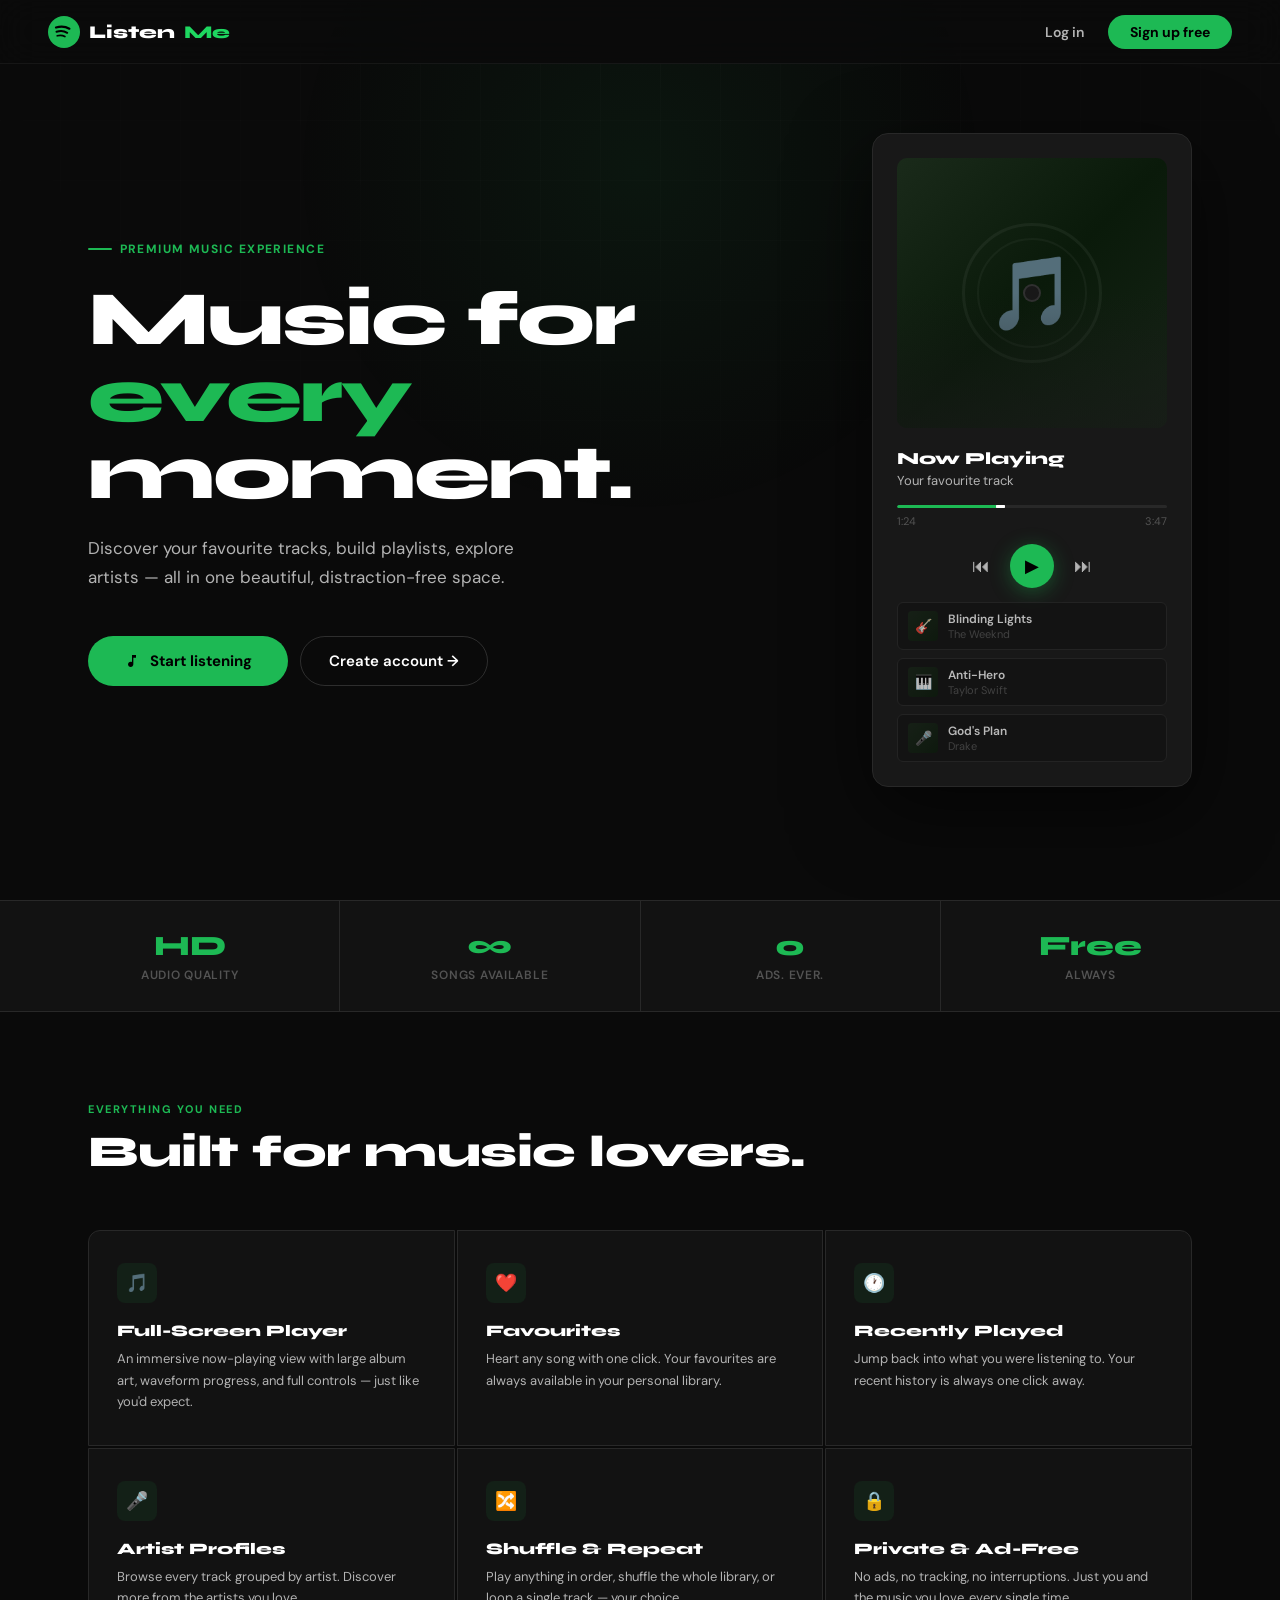
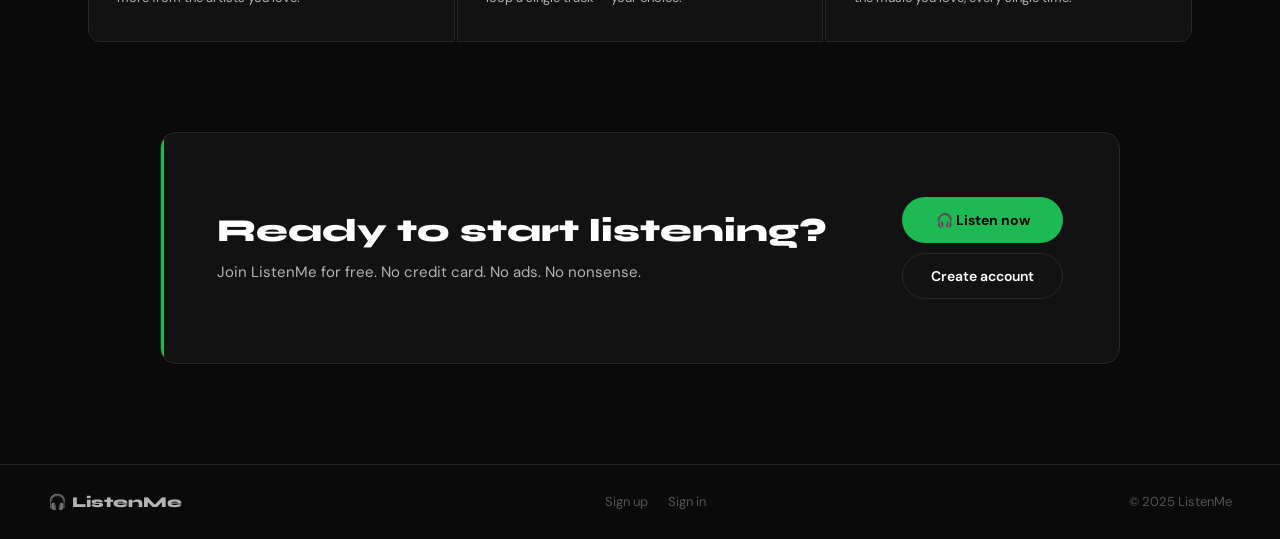
==== index.html @ 9f17af59 "pushing the codes" ====
<!DOCTYPE html>
<html lang="en">
<head>
  <meta charset="UTF-8"/>
  <meta name="viewport" content="width=device-width, initial-scale=1.0"/>
  <title>ListenMe — Music for everyone</title>
  <link rel="preconnect" href="https://fonts.googleapis.com"/>
  <link href="https://fonts.googleapis.com/css2?family=Syne:wght@700;800;900&family=DM+Sans:wght@300;400;500;600;700&display=swap" rel="stylesheet"/>
  <style>
    *, *::before, *::after { box-sizing: border-box; margin: 0; padding: 0; }
    :root {
      --bg:      #0a0a0a;
      --surface: #121212;
      --card:    #181818;
      --border:  #282828;
      --hover:   #282828;
      --primary: #1db954;
      --accent:  #1ed760;
      --text:    #ffffff;
      --text-2:  #b3b3b3;
      --muted:   #535353;
    }
    html { scroll-behavior: smooth; }
    body {
      background: var(--bg); color: var(--text);
      font-family: 'DM Sans', sans-serif;
      -webkit-font-smoothing: antialiased;
      overflow-x: hidden;
    }

    /* ── GRID LINES background (subtle) ── */
    body::before {
      content: '';
      position: fixed; inset: 0; z-index: 0; pointer-events: none;
      background-image:
        linear-gradient(rgba(255,255,255,0.015) 1px, transparent 1px),
        linear-gradient(90deg, rgba(255,255,255,0.015) 1px, transparent 1px);
      background-size: 60px 60px;
      mask-image: radial-gradient(ellipse 80% 80% at 50% 0%, black 0%, transparent 100%);
    }

    /* ── Green glow spot ── */
    .glow-spot {
      position: fixed; top: -180px; left: 50%; transform: translateX(-50%);
      width: 700px; height: 700px; border-radius: 50%; z-index: 0;
      pointer-events: none;
      background: radial-gradient(circle, rgba(29,185,84,0.07) 0%, transparent 70%);
    }

    /* ══ NAVBAR ══ */
    nav {
      position: fixed; top: 0; left: 0; right: 0; z-index: 100;
      height: 64px; display: flex; align-items: center; justify-content: space-between;
      padding: 0 48px;
      border-bottom: 1px solid rgba(255,255,255,0.05);
      background: rgba(10,10,10,0.9);
      backdrop-filter: blur(20px);
      opacity: 0; animation: navSlide 0.6s 0.1s ease forwards;
    }
    @keyframes navSlide { to { opacity: 1; } }

    .nav-logo {
      display: flex; align-items: center; gap: 9px;
      font-family: 'Syne', sans-serif; font-size: 18px; font-weight: 900;
      color: var(--text); text-decoration: none;
    }
    .nav-logo-dot {
      width: 32px; height: 32px; flex-shrink: 0;
    }
    .nav-logo span { color: var(--accent); }

    .nav-right { display: flex; align-items: center; gap: 10px; }
    .nav-link {
      color: var(--text-2); font-size: 14px; font-weight: 600;
      text-decoration: none; padding: 8px 14px; border-radius: 4px;
      transition: color 0.15s;
    }
    .nav-link:hover { color: var(--text); }
    .nav-btn {
      padding: 8px 22px; border-radius: 50px;
      font-size: 14px; font-weight: 700; cursor: pointer;
      text-decoration: none; transition: all 0.2s;
      font-family: 'DM Sans', sans-serif;
    }
    .nav-btn-ghost {
      background: transparent; color: var(--text);
      border: 1px solid rgba(255,255,255,0.15);
    }
    .nav-btn-ghost:hover { border-color: rgba(255,255,255,0.4); }
    .nav-btn-solid {
      background: var(--primary); color: #000; border: none;
    }
    .nav-btn-solid:hover { background: var(--accent); transform: scale(1.02); }

    /* ══ HERO ══ */
    .hero {
      position: relative; z-index: 10;
      min-height: 100vh;
      display: flex; align-items: center;
      padding: 100px 48px 80px;
      max-width: 1200px; margin: 0 auto;
      gap: 80px;
    }

    .hero-left { flex: 1; min-width: 0; }

    .hero-tag {
      display: inline-flex; align-items: center; gap: 8px;
      font-size: 12px; font-weight: 700; text-transform: uppercase;
      letter-spacing: 0.12em; color: var(--primary);
      margin-bottom: 24px;
      opacity: 0; animation: fadeUp 0.6s 0.3s ease forwards;
    }
    .hero-tag-line { width: 24px; height: 2px; background: var(--primary); border-radius: 2px; }

    .hero-title {
      font-family: 'Syne', sans-serif;
      font-size: clamp(48px, 6vw, 84px);
      font-weight: 900; line-height: 1.0;
      letter-spacing: -2px;
      margin-bottom: 22px;
      opacity: 0; animation: fadeUp 0.6s 0.4s ease forwards;
    }
    .hero-title em {
      font-style: normal;
      color: var(--primary);
    }

    .hero-sub {
      font-size: 17px; color: var(--text-2); line-height: 1.7;
      max-width: 460px; margin-bottom: 44px;
      opacity: 0; animation: fadeUp 0.6s 0.5s ease forwards;
    }

    .hero-actions {
      display: flex; gap: 12px; align-items: center; flex-wrap: wrap;
      opacity: 0; animation: fadeUp 0.6s 0.6s ease forwards;
    }
    .hero-btn-main {
      display: inline-flex; align-items: center; gap: 10px;
      padding: 15px 36px; border-radius: 50px;
      background: var(--primary); color: #000;
      font-family: 'DM Sans', sans-serif; font-size: 15px; font-weight: 700;
      text-decoration: none; transition: all 0.2s;
    }
    .hero-btn-main:hover { background: var(--accent); transform: scale(1.03); }
    .hero-btn-ghost {
      display: inline-flex; align-items: center; gap: 8px;
      padding: 14px 28px; border-radius: 50px;
      background: transparent; color: var(--text);
      border: 1px solid rgba(255,255,255,0.15);
      font-family: 'DM Sans', sans-serif; font-size: 15px; font-weight: 600;
      text-decoration: none; transition: all 0.2s;
    }
    .hero-btn-ghost:hover { border-color: rgba(255,255,255,0.4); }

    /* ── Right: mini player mockup ── */
    .hero-right {
      flex-shrink: 0; width: 320px;
      opacity: 0; animation: fadeLeft 0.7s 0.5s ease forwards;
    }
    @keyframes fadeLeft { from{opacity:0;transform:translateX(30px)} to{opacity:1;transform:translateX(0)} }

    .mockup-player {
      background: var(--card); border: 1px solid var(--border);
      border-radius: 16px; padding: 24px;
      box-shadow: 0 24px 80px rgba(0,0,0,0.6);
    }
    .mp-cover {
      width: 100%; aspect-ratio: 1; border-radius: 10px;
      background: linear-gradient(135deg, #1a2a1a, #0a1a0a, #162416);
      display: flex; align-items: center; justify-content: center;
      font-size: 72px; margin-bottom: 20px;
      position: relative; overflow: hidden;
    }
    .mp-cover::after {
      content: ''; position: absolute; inset: 0;
      background: linear-gradient(to top, rgba(24,24,24,0.6) 0%, transparent 50%);
    }
    .mp-vinyl {
      position: absolute; top: 50%; left: 50%;
      transform: translate(-50%,-50%);
      width: 140px; height: 140px; border-radius: 50%;
      border: 3px solid rgba(255,255,255,0.05);
      animation: vinylSpin 8s linear infinite;
    }
    .mp-vinyl::before {
      content: ''; position: absolute; inset: 12px; border-radius: 50%;
      border: 2px solid rgba(255,255,255,0.04);
    }
    .mp-vinyl-center {
      position: absolute; top: 50%; left: 50%;
      transform: translate(-50%,-50%);
      width: 18px; height: 18px; border-radius: 50%;
      background: var(--card); border: 2px solid rgba(255,255,255,0.1);
    }
    @keyframes vinylSpin { to { transform: translate(-50%,-50%) rotate(360deg); } }

    .mp-info { margin-bottom: 16px; }
    .mp-title  { font-family: 'Syne', sans-serif; font-size: 17px; font-weight: 800; margin-bottom: 3px; }
    .mp-artist { font-size: 13px; color: var(--text-2); }

    .mp-progress { margin-bottom: 16px; }
    .mp-bar { height: 3px; background: var(--border); border-radius: 3px; margin-bottom: 6px; overflow: hidden; }
    .mp-fill {
      height: 100%; width: 38%; background: var(--primary); border-radius: 3px;
      position: relative;
    }
    .mp-fill::after {
      content: ''; position: absolute; right: -5px; top: -3px;
      width: 9px; height: 9px; border-radius: 50%;
      background: var(--text);
    }
    .mp-times { display: flex; justify-content: space-between; font-size: 11px; color: var(--muted); }

    .mp-controls { display: flex; align-items: center; justify-content: center; gap: 20px; }
    .mp-ctrl { font-size: 18px; color: var(--text-2); cursor: default; }
    .mp-play {
      width: 44px; height: 44px; border-radius: 50%;
      background: var(--primary);
      display: flex; align-items: center; justify-content: center;
      font-size: 18px; color: #000;
      box-shadow: 0 4px 20px rgba(29,185,84,0.35);
    }

    /* ── Floating song pills ── */
    .mp-pills { display: flex; flex-direction: column; gap: 8px; margin-top: 14px; }
    .mp-pill {
      display: flex; align-items: center; gap: 10px;
      padding: 8px 10px; background: var(--surface);
      border: 1px solid var(--border); border-radius: 6px;
      opacity: 0; animation: pillIn 0.5s ease forwards;
    }
    .mp-pill:nth-child(1) { animation-delay: 0.9s; }
    .mp-pill:nth-child(2) { animation-delay: 1.1s; }
    .mp-pill:nth-child(3) { animation-delay: 1.3s; }
    @keyframes pillIn { from{opacity:0;transform:translateY(6px)} to{opacity:0.7;transform:translateY(0)} }
    .mp-pill-cover {
      width: 30px; height: 30px; border-radius: 4px;
      background: linear-gradient(135deg, #162416, #0a1a0a);
      display: flex; align-items: center; justify-content: center;
      font-size: 14px; flex-shrink: 0;
    }
    .mp-pill-name { font-size: 12px; font-weight: 600; }
    .mp-pill-artist { font-size: 11px; color: var(--muted); }

    /* ═══ STATS BAR ═══ */
    .stats-bar {
      position: relative; z-index: 10;
      border-top: 1px solid var(--border); border-bottom: 1px solid var(--border);
      background: var(--surface);
      overflow: hidden;
    }
    .stats-inner {
      display: flex; max-width: 1200px; margin: 0 auto;
    }
    .stat-item {
      flex: 1; padding: 28px 20px; text-align: center;
      border-right: 1px solid var(--border);
      opacity: 0; animation: statIn 0.5s ease forwards;
    }
    .stat-item:last-child { border-right: none; }
    .stat-item:nth-child(1) { animation-delay: 0.2s; }
    .stat-item:nth-child(2) { animation-delay: 0.3s; }
    .stat-item:nth-child(3) { animation-delay: 0.4s; }
    .stat-item:nth-child(4) { animation-delay: 0.5s; }
    @keyframes statIn { from{opacity:0;transform:translateY(8px)} to{opacity:1;transform:translateY(0)} }
    .stat-num { font-family: 'Syne', sans-serif; font-size: 28px; font-weight: 900; color: var(--primary); }
    .stat-label { font-size: 12px; color: var(--muted); margin-top: 4px; font-weight: 600; text-transform: uppercase; letter-spacing: 0.06em; }

    /* ═══ FEATURES ═══ */
    .features {
      position: relative; z-index: 10;
      max-width: 1200px; margin: 0 auto; padding: 90px 48px;
    }
    .section-label {
      font-size: 11px; font-weight: 700; text-transform: uppercase;
      letter-spacing: 0.14em; color: var(--primary); margin-bottom: 12px;
      opacity: 0;
    }
    .section-label.visible { animation: fadeUp 0.5s ease forwards; }
    .section-title {
      font-family: 'Syne', sans-serif;
      font-size: clamp(28px, 3.5vw, 44px); font-weight: 900;
      margin-bottom: 54px; letter-spacing: -0.5px; line-height: 1.1;
      opacity: 0;
    }
    .section-title.visible { animation: fadeUp 0.5s 0.1s ease forwards; }

    .feat-grid { display: grid; grid-template-columns: repeat(3,1fr); gap: 2px; }
    @media(max-width:900px) { .feat-grid { grid-template-columns: 1fr; } }
    @media(max-width:600px) { .feat-grid { grid-template-columns: 1fr; } }

    .feat-item {
      padding: 32px 28px; background: var(--surface);
      border: 1px solid var(--border);
      transition: background 0.2s; cursor: default;
      opacity: 0;
    }
    .feat-item:hover { background: var(--card); }
    .feat-item.visible { animation: fadeUp 0.5s ease forwards; }
    .feat-item:nth-child(1) { animation-delay: 0.0s; border-radius: 12px 0 0 0; }
    .feat-item:nth-child(2) { animation-delay: 0.08s; }
    .feat-item:nth-child(3) { animation-delay: 0.16s; border-radius: 0 12px 0 0; }
    .feat-item:nth-child(4) { animation-delay: 0.24s; border-radius: 0 0 0 12px; }
    .feat-item:nth-child(5) { animation-delay: 0.32s; }
    .feat-item:nth-child(6) { animation-delay: 0.40s; border-radius: 0 0 12px 0; }

    .feat-icon {
      width: 40px; height: 40px; border-radius: 8px;
      background: rgba(29,185,84,0.08);
      display: flex; align-items: center; justify-content: center;
      font-size: 18px; margin-bottom: 18px;
    }
    .feat-name { font-family: 'Syne', sans-serif; font-size: 16px; font-weight: 800; margin-bottom: 8px; }
    .feat-desc { font-size: 13px; color: var(--text-2); line-height: 1.65; }

    /* ═══ CTA SECTION ═══ */
    .cta-section {
      position: relative; z-index: 10;
      padding: 0 48px 100px;
    }
    .cta-box {
      max-width: 960px; margin: 0 auto;
      background: var(--surface); border: 1px solid var(--border);
      border-radius: 16px; padding: 64px 56px;
      display: flex; align-items: center; gap: 60px;
      position: relative; overflow: hidden;
      opacity: 0;
    }
    .cta-box.visible { animation: fadeUp 0.6s ease forwards; }
    .cta-box::before {
      content: ''; position: absolute; left: 0; top: 0; bottom: 0;
      width: 3px; background: var(--primary);
    }
    .cta-text { flex: 1; }
    .cta-title { font-family: 'Syne', sans-serif; font-size: clamp(22px, 2.5vw, 32px); font-weight: 900; margin-bottom: 10px; }
    .cta-desc  { font-size: 15px; color: var(--text-2); line-height: 1.6; }
    .cta-actions { flex-shrink: 0; display: flex; flex-direction: column; gap: 10px; }
    .cta-btn-main {
      display: inline-flex; align-items: center; justify-content: center; gap: 8px;
      padding: 14px 32px; border-radius: 50px;
      background: var(--primary); color: #000;
      font-family: 'DM Sans', sans-serif; font-size: 14px; font-weight: 700;
      text-decoration: none; transition: all 0.2s; white-space: nowrap;
    }
    .cta-btn-main:hover { background: var(--accent); transform: scale(1.02); }
    .cta-btn-ghost {
      display: inline-flex; align-items: center; justify-content: center;
      padding: 13px 28px; border-radius: 50px;
      background: transparent; color: var(--text);
      border: 1px solid var(--border);
      font-family: 'DM Sans', sans-serif; font-size: 14px; font-weight: 600;
      text-decoration: none; transition: all 0.2s; white-space: nowrap;
    }
    .cta-btn-ghost:hover { border-color: var(--text-2); }

    /* ═══ FOOTER ═══ */
    footer {
      position: relative; z-index: 10;
      border-top: 1px solid var(--border); padding: 28px 48px;
      display: flex; align-items: center; justify-content: space-between;
      color: var(--muted); font-size: 13px;
    }
    .footer-logo {
      font-family: 'Syne', sans-serif; font-size: 15px; font-weight: 900;
      color: var(--text-2); text-decoration: none;
    }
    footer a { color: var(--muted); text-decoration: none; transition: color 0.15s; }
    footer a:hover { color: var(--text); }

    @keyframes fadeUp { from{opacity:0;transform:translateY(14px)} to{opacity:1;transform:translateY(0)} }

    @media (max-width: 900px) {
      nav { padding: 0 20px; }
      .hero { flex-direction: column; padding: 90px 20px 60px; gap: 40px; }
      .hero-right { width: 100%; max-width: 360px; margin: 0 auto; }
      .features { padding: 60px 20px; }
      .cta-section { padding: 0 20px 60px; }
      .cta-box { flex-direction: column; gap: 32px; padding: 40px 28px; }
      footer { padding: 24px 20px; flex-direction: column; gap: 8px; text-align: center; }
    }
    @media (max-width: 600px) {
      .stats-inner { flex-wrap: wrap; }
      .stat-item { flex: 1 1 50%; border-right: none; border-bottom: 1px solid var(--border); }
    }
  </style>
</head>
<body>

<div class="glow-spot"></div>

<!-- NAVBAR -->
<nav>
  <a href="index.html" class="nav-logo">
    <div class="nav-logo-dot">
      <svg viewBox="0 0 32 32" width="32" height="32" fill="none">
        <circle cx="16" cy="16" r="16" fill="#1db954"/>
        <path d="M8 11.5c4.5-1.4 9.5-1.1 13.4 1.2" stroke="#000" stroke-width="2.2" stroke-linecap="round"/>
        <path d="M8.5 15.8c3.8-1.1 7.7-.8 10.7 1.0" stroke="#000" stroke-width="2.0" stroke-linecap="round"/>
        <path d="M9.2 19.8c2.8-.8 5.5-.5 7.7 0.7" stroke="#000" stroke-width="1.7" stroke-linecap="round"/>
      </svg>
    </div>
    Listen<span>Me</span>
  </a>
  <div class="nav-right">
    <a href="login.html"  class="nav-link">Log in</a>
    <a href="signup.html" class="nav-btn nav-btn-solid">Sign up free</a>
  </div>
</nav>

<!-- HERO -->
<section class="hero">
  <div class="hero-left">
    <div class="hero-tag">
      <span class="hero-tag-line"></span>
      Premium music experience
    </div>
    <h1 class="hero-title">
      Music for<br/><em>every</em><br/>moment.
    </h1>
    <p class="hero-sub">
      Discover your favourite tracks, build playlists, explore artists — all in one beautiful, distraction-free space.
    </p>
    <div class="hero-actions">
      <a href="login.html" class="hero-btn-main">
        <svg width="16" height="16" viewBox="0 0 24 24" fill="currentColor"><path d="M12 3v10.55c-.59-.34-1.27-.55-2-.55-2.21 0-4 1.79-4 4s1.79 4 4 4 4-1.79 4-4V7h4V3h-6z"/></svg>
        Start listening
      </a>
      <a href="signup.html" class="hero-btn-ghost">
        Create account →
      </a>
    </div>
  </div>

  <!-- Mini player mockup -->
  <div class="hero-right">
    <div class="mockup-player">
      <div class="mp-cover">
        🎵
        <div class="mp-vinyl">
          <div class="mp-vinyl-center"></div>
        </div>
      </div>

      <div class="mp-info">
        <div class="mp-title">Now Playing</div>
        <div class="mp-artist">Your favourite track</div>
      </div>

      <div class="mp-progress">
        <div class="mp-bar"><div class="mp-fill"></div></div>
        <div class="mp-times"><span>1:24</span><span>3:47</span></div>
      </div>

      <div class="mp-controls">
        <div class="mp-ctrl">⏮</div>
        <div class="mp-play">▶</div>
        <div class="mp-ctrl">⏭</div>
      </div>

      <div class="mp-pills">
        <div class="mp-pill">
          <div class="mp-pill-cover">🎸</div>
          <div>
            <div class="mp-pill-name">Blinding Lights</div>
            <div class="mp-pill-artist">The Weeknd</div>
          </div>
        </div>
        <div class="mp-pill">
          <div class="mp-pill-cover">🎹</div>
          <div>
            <div class="mp-pill-name">Anti-Hero</div>
            <div class="mp-pill-artist">Taylor Swift</div>
          </div>
        </div>
        <div class="mp-pill">
          <div class="mp-pill-cover">🎤</div>
          <div>
            <div class="mp-pill-name">God's Plan</div>
            <div class="mp-pill-artist">Drake</div>
          </div>
        </div>
      </div>
    </div>
  </div>
</section>

<!-- STATS BAR -->
<div class="stats-bar">
  <div class="stats-inner">
    <div class="stat-item">
      <div class="stat-num">HD</div>
      <div class="stat-label">Audio Quality</div>
    </div>
    <div class="stat-item">
      <div class="stat-num">∞</div>
      <div class="stat-label">Songs Available</div>
    </div>
    <div class="stat-item">
      <div class="stat-num">0</div>
      <div class="stat-label">Ads. Ever.</div>
    </div>
    <div class="stat-item">
      <div class="stat-num">Free</div>
      <div class="stat-label">Always</div>
    </div>
  </div>
</div>

<!-- FEATURES -->
<section class="features" id="features">
  <div class="section-label">Everything you need</div>
  <div class="section-title">Built for music lovers.</div>
  <div class="feat-grid">
    <div class="feat-item">
      <div class="feat-icon">🎵</div>
      <div class="feat-name">Full-Screen Player</div>
      <div class="feat-desc">An immersive now-playing view with large album art, waveform progress, and full controls — just like you'd expect.</div>
    </div>
    <div class="feat-item">
      <div class="feat-icon">❤️</div>
      <div class="feat-name">Favourites</div>
      <div class="feat-desc">Heart any song with one click. Your favourites are always available in your personal library.</div>
    </div>
    <div class="feat-item">
      <div class="feat-icon">🕐</div>
      <div class="feat-name">Recently Played</div>
      <div class="feat-desc">Jump back into what you were listening to. Your recent history is always one click away.</div>
    </div>
    <div class="feat-item">
      <div class="feat-icon">🎤</div>
      <div class="feat-name">Artist Profiles</div>
      <div class="feat-desc">Browse every track grouped by artist. Discover more from the artists you love.</div>
    </div>
    <div class="feat-item">
      <div class="feat-icon">🔀</div>
      <div class="feat-name">Shuffle & Repeat</div>
      <div class="feat-desc">Play anything in order, shuffle the whole library, or loop a single track — your choice.</div>
    </div>
    <div class="feat-item">
      <div class="feat-icon">🔒</div>
      <div class="feat-name">Private & Ad-Free</div>
      <div class="feat-desc">No ads, no tracking, no interruptions. Just you and the music you love, every single time.</div>
    </div>
  </div>
</section>

<!-- CTA SECTION -->
<section class="cta-section">
  <div class="cta-box" id="ctaBox">
    <div class="cta-text">
      <div class="cta-title">Ready to start listening?</div>
      <div class="cta-desc">Join ListenMe for free. No credit card. No ads. No nonsense.</div>
    </div>
    <div class="cta-actions">
      <a href="login.html" class="cta-btn-main">
        🎧 Listen now
      </a>
      <a href="signup.html" class="cta-btn-ghost">
        Create account
      </a>
    </div>
  </div>
</section>

<!-- FOOTER -->
<footer>
  <a class="footer-logo" href="index.html">🎧 ListenMe</a>
  <div style="display:flex;gap:20px;">
    <a href="signup.html">Sign up</a>
    <a href="login.html">Sign in</a>
  </div>
  <div>© 2025 ListenMe</div>
</footer>

<script>
  // Redirect if already logged in
  if (localStorage.getItem('token')) {
    document.querySelector('.nav-right').innerHTML =
      '<a href="play.html" class="nav-btn nav-btn-solid">Open App →</a>';
  }

  // Scroll-triggered animations
  const observer = new IntersectionObserver(entries => {
    entries.forEach(e => {
      if (e.isIntersecting) {
        e.target.classList.add('visible');
        observer.unobserve(e.target);
      }
    });
  }, { threshold: 0.15 });

  document.querySelectorAll('.section-label, .section-title, .feat-item, .cta-box').forEach(el => {
    observer.observe(el);
  });

  // Animated vinyl spin controls (pauses if user prefers reduced motion)
  if (window.matchMedia('(prefers-reduced-motion: reduce)').matches) {
    document.querySelector('.mp-vinyl')?.style.setProperty('animation', 'none');
  }
</script>
</body>
</html>
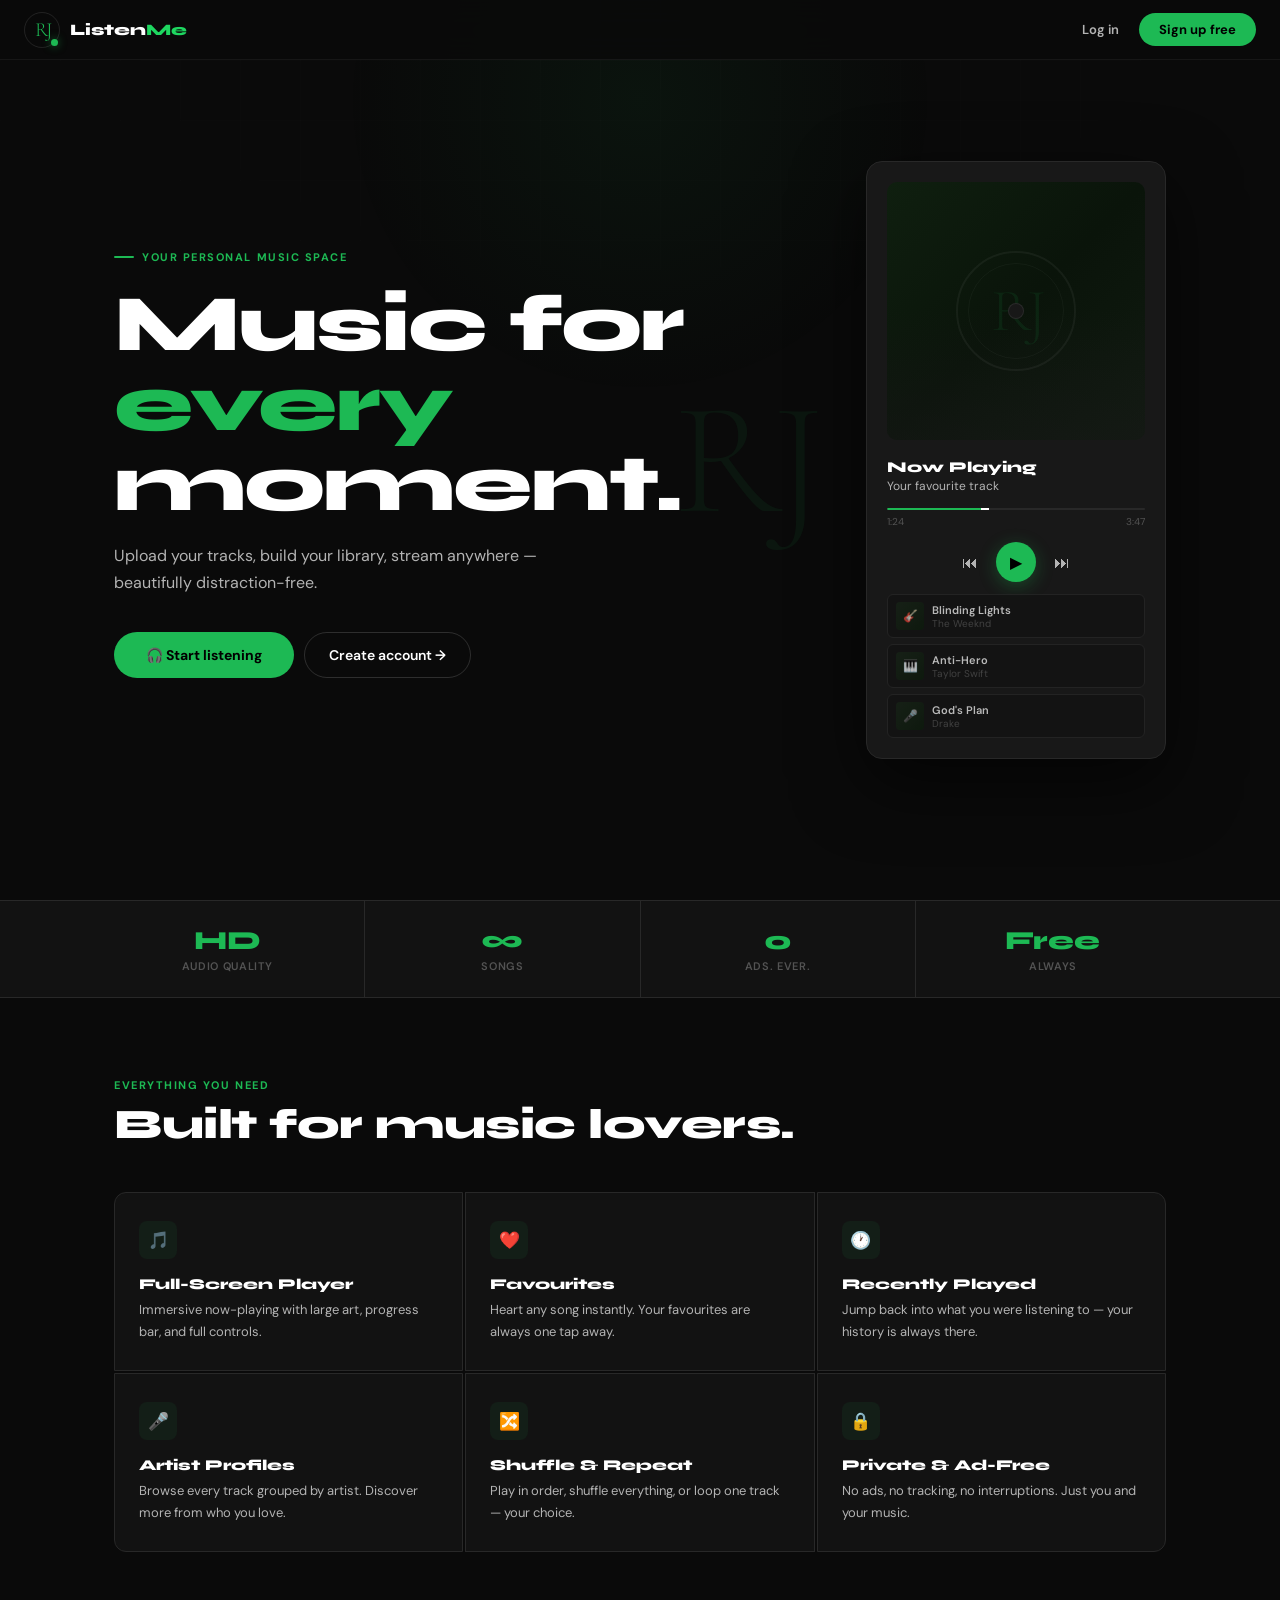
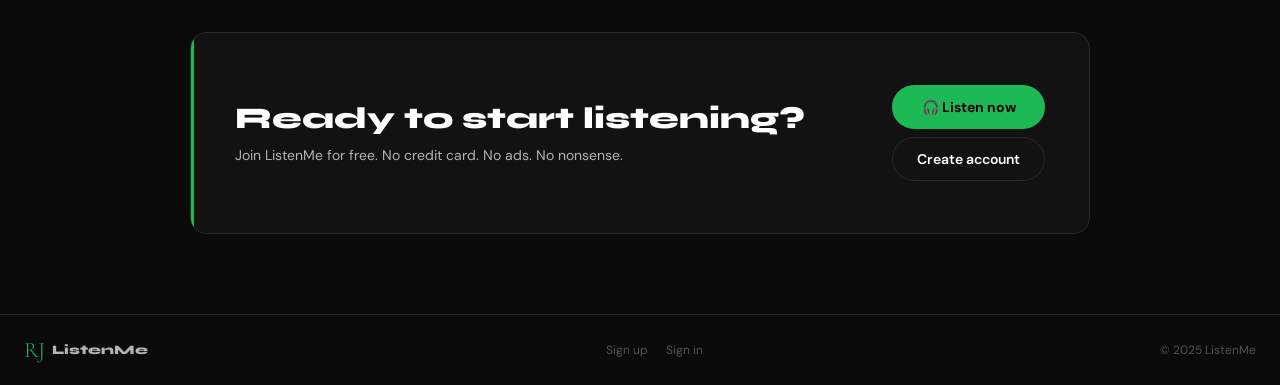
==== commit 80b89834: "code changes of play.html" ====
--- a/index.html
+++ b/index.html
@@ -4,8 +4,7 @@
   <meta charset="UTF-8"/>
   <meta name="viewport" content="width=device-width, initial-scale=1.0"/>
   <title>ListenMe — Music for everyone</title>
-  <link rel="preconnect" href="https://fonts.googleapis.com"/>
-  <link href="https://fonts.googleapis.com/css2?family=Syne:wght@700;800;900&family=DM+Sans:wght@300;400;500;600;700&display=swap" rel="stylesheet"/>
+  <link href="https://fonts.googleapis.com/css2?family=Cormorant+Garamond:ital,wght@0,300;0,400;1,300&family=Syne:wght@700;800;900&family=DM+Sans:wght@300;400;500;600;700&display=swap" rel="stylesheet"/>
   <style>
     *, *::before, *::after { box-sizing: border-box; margin: 0; padding: 0; }
     :root {
@@ -28,67 +27,80 @@
       overflow-x: hidden;
     }
 
-    /* ── GRID LINES background (subtle) ── */
+    /* Grid background */
     body::before {
       content: '';
       position: fixed; inset: 0; z-index: 0; pointer-events: none;
       background-image:
-        linear-gradient(rgba(255,255,255,0.015) 1px, transparent 1px),
-        linear-gradient(90deg, rgba(255,255,255,0.015) 1px, transparent 1px);
+        linear-gradient(rgba(255,255,255,0.012) 1px, transparent 1px),
+        linear-gradient(90deg, rgba(255,255,255,0.012) 1px, transparent 1px);
       background-size: 60px 60px;
-      mask-image: radial-gradient(ellipse 80% 80% at 50% 0%, black 0%, transparent 100%);
-    }
-
-    /* ── Green glow spot ── */
+      mask-image: radial-gradient(ellipse 80% 60% at 50% 0%, black 0%, transparent 100%);
+    }
     .glow-spot {
-      position: fixed; top: -180px; left: 50%; transform: translateX(-50%);
-      width: 700px; height: 700px; border-radius: 50%; z-index: 0;
+      position: fixed; top: -200px; left: 50%; transform: translateX(-50%);
+      width: 600px; height: 600px; border-radius: 50%; z-index: 0;
       pointer-events: none;
-      background: radial-gradient(circle, rgba(29,185,84,0.07) 0%, transparent 70%);
+      background: radial-gradient(circle, rgba(29,185,84,0.06) 0%, transparent 70%);
     }
 
     /* ══ NAVBAR ══ */
     nav {
       position: fixed; top: 0; left: 0; right: 0; z-index: 100;
-      height: 64px; display: flex; align-items: center; justify-content: space-between;
-      padding: 0 48px;
+      height: 60px; display: flex; align-items: center; justify-content: space-between;
+      padding: 0 24px;
       border-bottom: 1px solid rgba(255,255,255,0.05);
-      background: rgba(10,10,10,0.9);
+      background: rgba(10,10,10,0.92);
       backdrop-filter: blur(20px);
-      opacity: 0; animation: navSlide 0.6s 0.1s ease forwards;
-    }
-    @keyframes navSlide { to { opacity: 1; } }
-
+      opacity: 0; animation: navIn 0.5s 0.1s ease forwards;
+    }
+    @keyframes navIn { to { opacity:1; } }
+
+    /* RJ Logo in nav */
     .nav-logo {
-      display: flex; align-items: center; gap: 9px;
-      font-family: 'Syne', sans-serif; font-size: 18px; font-weight: 900;
-      color: var(--text); text-decoration: none;
-    }
-    .nav-logo-dot {
-      width: 32px; height: 32px; flex-shrink: 0;
-    }
-    .nav-logo span { color: var(--accent); }
-
-    .nav-right { display: flex; align-items: center; gap: 10px; }
+      display: flex; align-items: center; gap: 10px;
+      text-decoration: none; color: var(--text);
+    }
+    .jr-logo-sm {
+      position: relative; width: 36px; height: 36px; flex-shrink: 0;
+      display: flex; align-items: center; justify-content: center;
+    }
+    .jr-logo-sm::before {
+      content: ''; position: absolute; inset: 0; border-radius: 50%;
+      border: 1px solid rgba(255,255,255,0.1);
+    }
+    .jr-logo-sm .jr-text {
+      font-family: 'Cormorant Garamond', serif;
+      font-weight: 300; font-size: 20px; color: #1db954;
+      letter-spacing: -2px; line-height: 1;
+    }
+    .jr-logo-sm .jr-green-dot {
+      position: absolute; bottom: 2px; right: 2px;
+      width: 7px; height: 7px; border-radius: 50%;
+      background: var(--primary);
+      box-shadow: 0 0 8px rgba(29,185,84,0.6);
+    }
+    .nav-brand {
+      font-family: 'Syne', sans-serif; font-size: 16px; font-weight: 900;
+      color: var(--text);
+    }
+    .nav-brand em { font-style: normal; color: var(--accent); }
+
+    .nav-right { display: flex; align-items: center; gap: 8px; }
     .nav-link {
-      color: var(--text-2); font-size: 14px; font-weight: 600;
-      text-decoration: none; padding: 8px 14px; border-radius: 4px;
+      color: var(--text-2); font-size: 13px; font-weight: 600;
+      text-decoration: none; padding: 7px 12px; border-radius: 4px;
       transition: color 0.15s;
     }
     .nav-link:hover { color: var(--text); }
     .nav-btn {
-      padding: 8px 22px; border-radius: 50px;
-      font-size: 14px; font-weight: 700; cursor: pointer;
+      padding: 8px 20px; border-radius: 50px;
+      font-size: 13px; font-weight: 700; cursor: pointer;
       text-decoration: none; transition: all 0.2s;
-      font-family: 'DM Sans', sans-serif;
-    }
-    .nav-btn-ghost {
-      background: transparent; color: var(--text);
-      border: 1px solid rgba(255,255,255,0.15);
-    }
-    .nav-btn-ghost:hover { border-color: rgba(255,255,255,0.4); }
+      font-family: 'DM Sans', sans-serif; border: none;
+    }
     .nav-btn-solid {
-      background: var(--primary); color: #000; border: none;
+      background: var(--primary); color: #000;
     }
     .nav-btn-solid:hover { background: var(--accent); transform: scale(1.02); }
 
@@ -97,292 +109,323 @@
       position: relative; z-index: 10;
       min-height: 100vh;
       display: flex; align-items: center;
-      padding: 100px 48px 80px;
-      max-width: 1200px; margin: 0 auto;
-      gap: 80px;
-    }
-
+      padding: 80px 24px 60px;
+      max-width: 1100px; margin: 0 auto;
+      gap: 60px;
+    }
     .hero-left { flex: 1; min-width: 0; }
 
     .hero-tag {
       display: inline-flex; align-items: center; gap: 8px;
-      font-size: 12px; font-weight: 700; text-transform: uppercase;
-      letter-spacing: 0.12em; color: var(--primary);
-      margin-bottom: 24px;
+      font-size: 11px; font-weight: 700; text-transform: uppercase;
+      letter-spacing: 0.14em; color: var(--primary); margin-bottom: 20px;
       opacity: 0; animation: fadeUp 0.6s 0.3s ease forwards;
     }
-    .hero-tag-line { width: 24px; height: 2px; background: var(--primary); border-radius: 2px; }
+    .hero-tag-line { width: 20px; height: 2px; background: var(--primary); border-radius: 2px; }
 
     .hero-title {
       font-family: 'Syne', sans-serif;
-      font-size: clamp(48px, 6vw, 84px);
+      font-size: clamp(42px, 7vw, 80px);
       font-weight: 900; line-height: 1.0;
-      letter-spacing: -2px;
-      margin-bottom: 22px;
+      letter-spacing: -2px; margin-bottom: 18px;
       opacity: 0; animation: fadeUp 0.6s 0.4s ease forwards;
     }
-    .hero-title em {
-      font-style: normal;
-      color: var(--primary);
+    .hero-title em { font-style: normal; color: var(--primary); }
+
+    /* Big RJ in hero background */
+    .hero-title .big-jr {
+      display: block; font-family: 'Cormorant Garamond', serif;
+      font-weight: 300; font-size: clamp(56px, 9vw, 110px);
+      color: rgba(29,185,84,0.1); letter-spacing: -4px;
+      position: absolute; top: 50%; right: 24px;
+      transform: translateY(-50%);
+      pointer-events: none; user-select: none;
+      z-index: -1;
     }
 
     .hero-sub {
-      font-size: 17px; color: var(--text-2); line-height: 1.7;
-      max-width: 460px; margin-bottom: 44px;
+      font-size: 16px; color: var(--text-2); line-height: 1.7;
+      max-width: 440px; margin-bottom: 36px;
       opacity: 0; animation: fadeUp 0.6s 0.5s ease forwards;
     }
-
     .hero-actions {
-      display: flex; gap: 12px; align-items: center; flex-wrap: wrap;
+      display: flex; gap: 10px; flex-wrap: wrap;
       opacity: 0; animation: fadeUp 0.6s 0.6s ease forwards;
     }
     .hero-btn-main {
-      display: inline-flex; align-items: center; gap: 10px;
-      padding: 15px 36px; border-radius: 50px;
+      display: inline-flex; align-items: center; gap: 8px;
+      padding: 14px 32px; border-radius: 50px;
       background: var(--primary); color: #000;
-      font-family: 'DM Sans', sans-serif; font-size: 15px; font-weight: 700;
+      font-family: 'DM Sans', sans-serif; font-size: 14px; font-weight: 700;
       text-decoration: none; transition: all 0.2s;
     }
     .hero-btn-main:hover { background: var(--accent); transform: scale(1.03); }
     .hero-btn-ghost {
-      display: inline-flex; align-items: center; gap: 8px;
-      padding: 14px 28px; border-radius: 50px;
+      display: inline-flex; align-items: center; gap: 6px;
+      padding: 13px 24px; border-radius: 50px;
       background: transparent; color: var(--text);
       border: 1px solid rgba(255,255,255,0.15);
-      font-family: 'DM Sans', sans-serif; font-size: 15px; font-weight: 600;
+      font-family: 'DM Sans', sans-serif; font-size: 14px; font-weight: 600;
       text-decoration: none; transition: all 0.2s;
     }
     .hero-btn-ghost:hover { border-color: rgba(255,255,255,0.4); }
 
-    /* ── Right: mini player mockup ── */
+    /* ── Mini player mockup ── */
     .hero-right {
-      flex-shrink: 0; width: 320px;
+      flex-shrink: 0; width: 300px;
       opacity: 0; animation: fadeLeft 0.7s 0.5s ease forwards;
     }
-    @keyframes fadeLeft { from{opacity:0;transform:translateX(30px)} to{opacity:1;transform:translateX(0)} }
+    @keyframes fadeLeft { from{opacity:0;transform:translateX(28px)} to{opacity:1;transform:translateX(0)} }
 
     .mockup-player {
       background: var(--card); border: 1px solid var(--border);
-      border-radius: 16px; padding: 24px;
-      box-shadow: 0 24px 80px rgba(0,0,0,0.6);
+      border-radius: 16px; padding: 20px;
+      box-shadow: 0 24px 70px rgba(0,0,0,0.6);
     }
     .mp-cover {
       width: 100%; aspect-ratio: 1; border-radius: 10px;
-      background: linear-gradient(135deg, #1a2a1a, #0a1a0a, #162416);
+      background: linear-gradient(135deg, #0f1f0f, #0a140a, #101a10);
       display: flex; align-items: center; justify-content: center;
-      font-size: 72px; margin-bottom: 20px;
+      font-size: 64px; margin-bottom: 18px;
       position: relative; overflow: hidden;
     }
     .mp-cover::after {
       content: ''; position: absolute; inset: 0;
-      background: linear-gradient(to top, rgba(24,24,24,0.6) 0%, transparent 50%);
+      background: linear-gradient(to top, rgba(24,24,24,0.5) 0%, transparent 50%);
+    }
+    /* RJ watermark on player cover */
+    .mp-cover-jr {
+      position: absolute; top: 50%; left: 50%;
+      transform: translate(-50%,-50%);
+      font-family: 'Cormorant Garamond', serif;
+      font-weight: 300; font-size: 60px; color: rgba(29,185,84,0.1);
+      letter-spacing: -4px; z-index: 1; user-select: none;
     }
     .mp-vinyl {
       position: absolute; top: 50%; left: 50%;
       transform: translate(-50%,-50%);
-      width: 140px; height: 140px; border-radius: 50%;
-      border: 3px solid rgba(255,255,255,0.05);
-      animation: vinylSpin 8s linear infinite;
+      width: 120px; height: 120px; border-radius: 50%;
+      border: 2px solid rgba(255,255,255,0.05);
+      animation: vinylSpin 8s linear infinite; z-index: 2;
     }
     .mp-vinyl::before {
-      content: ''; position: absolute; inset: 12px; border-radius: 50%;
-      border: 2px solid rgba(255,255,255,0.04);
+      content: ''; position: absolute; inset: 10px; border-radius: 50%;
+      border: 1.5px solid rgba(255,255,255,0.04);
     }
     .mp-vinyl-center {
       position: absolute; top: 50%; left: 50%;
       transform: translate(-50%,-50%);
-      width: 18px; height: 18px; border-radius: 50%;
-      background: var(--card); border: 2px solid rgba(255,255,255,0.1);
+      width: 16px; height: 16px; border-radius: 50%;
+      background: var(--card); border: 1.5px solid rgba(255,255,255,0.08);
     }
     @keyframes vinylSpin { to { transform: translate(-50%,-50%) rotate(360deg); } }
 
-    .mp-info { margin-bottom: 16px; }
-    .mp-title  { font-family: 'Syne', sans-serif; font-size: 17px; font-weight: 800; margin-bottom: 3px; }
-    .mp-artist { font-size: 13px; color: var(--text-2); }
-
-    .mp-progress { margin-bottom: 16px; }
-    .mp-bar { height: 3px; background: var(--border); border-radius: 3px; margin-bottom: 6px; overflow: hidden; }
+    .mp-info { margin-bottom: 14px; }
+    .mp-title  { font-family: 'Syne', sans-serif; font-size: 15px; font-weight: 800; margin-bottom: 2px; }
+    .mp-artist { font-size: 12px; color: var(--text-2); }
+    .mp-bar { height: 2px; background: var(--border); border-radius: 2px; margin-bottom: 5px; overflow: hidden; }
     .mp-fill {
-      height: 100%; width: 38%; background: var(--primary); border-radius: 3px;
+      height: 100%; width: 38%; background: var(--primary); border-radius: 2px;
       position: relative;
     }
     .mp-fill::after {
-      content: ''; position: absolute; right: -5px; top: -3px;
-      width: 9px; height: 9px; border-radius: 50%;
-      background: var(--text);
-    }
-    .mp-times { display: flex; justify-content: space-between; font-size: 11px; color: var(--muted); }
-
-    .mp-controls { display: flex; align-items: center; justify-content: center; gap: 20px; }
-    .mp-ctrl { font-size: 18px; color: var(--text-2); cursor: default; }
+      content: ''; position: absolute; right: -4px; top: -3px;
+      width: 8px; height: 8px; border-radius: 50%; background: var(--text);
+    }
+    .mp-times { display: flex; justify-content: space-between; font-size: 10px; color: var(--muted); margin-bottom: 14px; }
+    .mp-controls { display: flex; align-items: center; justify-content: center; gap: 18px; }
+    .mp-ctrl { font-size: 16px; color: var(--text-2); }
     .mp-play {
-      width: 44px; height: 44px; border-radius: 50%;
+      width: 40px; height: 40px; border-radius: 50%;
       background: var(--primary);
       display: flex; align-items: center; justify-content: center;
-      font-size: 18px; color: #000;
-      box-shadow: 0 4px 20px rgba(29,185,84,0.35);
-    }
-
-    /* ── Floating song pills ── */
-    .mp-pills { display: flex; flex-direction: column; gap: 8px; margin-top: 14px; }
+      font-size: 16px; color: #000;
+      box-shadow: 0 4px 18px rgba(29,185,84,0.3);
+    }
+    .mp-pills { display: flex; flex-direction: column; gap: 6px; margin-top: 12px; }
     .mp-pill {
-      display: flex; align-items: center; gap: 10px;
-      padding: 8px 10px; background: var(--surface);
+      display: flex; align-items: center; gap: 8px;
+      padding: 7px 8px; background: var(--surface);
       border: 1px solid var(--border); border-radius: 6px;
       opacity: 0; animation: pillIn 0.5s ease forwards;
     }
     .mp-pill:nth-child(1) { animation-delay: 0.9s; }
     .mp-pill:nth-child(2) { animation-delay: 1.1s; }
     .mp-pill:nth-child(3) { animation-delay: 1.3s; }
-    @keyframes pillIn { from{opacity:0;transform:translateY(6px)} to{opacity:0.7;transform:translateY(0)} }
+    @keyframes pillIn { from{opacity:0;transform:translateY(4px)} to{opacity:0.7;transform:translateY(0)} }
     .mp-pill-cover {
-      width: 30px; height: 30px; border-radius: 4px;
+      width: 28px; height: 28px; border-radius: 4px;
       background: linear-gradient(135deg, #162416, #0a1a0a);
       display: flex; align-items: center; justify-content: center;
-      font-size: 14px; flex-shrink: 0;
-    }
-    .mp-pill-name { font-size: 12px; font-weight: 600; }
-    .mp-pill-artist { font-size: 11px; color: var(--muted); }
-
-    /* ═══ STATS BAR ═══ */
+      font-size: 12px; flex-shrink: 0;
+    }
+    .mp-pill-name   { font-size: 11px; font-weight: 600; }
+    .mp-pill-artist { font-size: 10px; color: var(--muted); }
+
+    /* ═══ STATS ═══ */
     .stats-bar {
       position: relative; z-index: 10;
-      border-top: 1px solid var(--border); border-bottom: 1px solid var(--border);
+      border-top: 1px solid var(--border);
+      border-bottom: 1px solid var(--border);
       background: var(--surface);
-      overflow: hidden;
-    }
-    .stats-inner {
-      display: flex; max-width: 1200px; margin: 0 auto;
-    }
+    }
+    .stats-inner { display: flex; max-width: 1100px; margin: 0 auto; }
     .stat-item {
-      flex: 1; padding: 28px 20px; text-align: center;
+      flex: 1; padding: 24px 16px; text-align: center;
       border-right: 1px solid var(--border);
       opacity: 0; animation: statIn 0.5s ease forwards;
     }
     .stat-item:last-child { border-right: none; }
-    .stat-item:nth-child(1) { animation-delay: 0.2s; }
-    .stat-item:nth-child(2) { animation-delay: 0.3s; }
-    .stat-item:nth-child(3) { animation-delay: 0.4s; }
-    .stat-item:nth-child(4) { animation-delay: 0.5s; }
-    @keyframes statIn { from{opacity:0;transform:translateY(8px)} to{opacity:1;transform:translateY(0)} }
-    .stat-num { font-family: 'Syne', sans-serif; font-size: 28px; font-weight: 900; color: var(--primary); }
-    .stat-label { font-size: 12px; color: var(--muted); margin-top: 4px; font-weight: 600; text-transform: uppercase; letter-spacing: 0.06em; }
+    .stat-item:nth-child(1){ animation-delay:.2s; }
+    .stat-item:nth-child(2){ animation-delay:.3s; }
+    .stat-item:nth-child(3){ animation-delay:.4s; }
+    .stat-item:nth-child(4){ animation-delay:.5s; }
+    @keyframes statIn { from{opacity:0;transform:translateY(6px)} to{opacity:1;transform:translateY(0)} }
+    .stat-num   { font-family:'Syne',sans-serif; font-size:26px; font-weight:900; color:var(--primary); }
+    .stat-label { font-size:11px; color:var(--muted); margin-top:3px; font-weight:600; text-transform:uppercase; letter-spacing:.06em; }
 
     /* ═══ FEATURES ═══ */
     .features {
       position: relative; z-index: 10;
-      max-width: 1200px; margin: 0 auto; padding: 90px 48px;
+      max-width: 1100px; margin: 0 auto; padding: 80px 24px;
     }
     .section-label {
-      font-size: 11px; font-weight: 700; text-transform: uppercase;
-      letter-spacing: 0.14em; color: var(--primary); margin-bottom: 12px;
-      opacity: 0;
+      font-size:11px; font-weight:700; text-transform:uppercase;
+      letter-spacing:.14em; color:var(--primary); margin-bottom:10px;
+      opacity:0;
     }
     .section-label.visible { animation: fadeUp 0.5s ease forwards; }
     .section-title {
-      font-family: 'Syne', sans-serif;
-      font-size: clamp(28px, 3.5vw, 44px); font-weight: 900;
-      margin-bottom: 54px; letter-spacing: -0.5px; line-height: 1.1;
-      opacity: 0;
-    }
-    .section-title.visible { animation: fadeUp 0.5s 0.1s ease forwards; }
-
-    .feat-grid { display: grid; grid-template-columns: repeat(3,1fr); gap: 2px; }
-    @media(max-width:900px) { .feat-grid { grid-template-columns: 1fr; } }
-    @media(max-width:600px) { .feat-grid { grid-template-columns: 1fr; } }
-
+      font-family:'Syne',sans-serif;
+      font-size: clamp(26px,3.5vw,42px); font-weight:900;
+      margin-bottom:44px; letter-spacing:-.5px; line-height:1.1;
+      opacity:0;
+    }
+    .section-title.visible { animation: fadeUp 0.5s .1s ease forwards; }
+    .feat-grid {
+      display: grid;
+      grid-template-columns: repeat(3,1fr);
+      gap: 2px;
+    }
     .feat-item {
-      padding: 32px 28px; background: var(--surface);
+      padding: 28px 24px; background: var(--surface);
       border: 1px solid var(--border);
-      transition: background 0.2s; cursor: default;
-      opacity: 0;
+      transition: background 0.2s; opacity:0;
     }
     .feat-item:hover { background: var(--card); }
     .feat-item.visible { animation: fadeUp 0.5s ease forwards; }
-    .feat-item:nth-child(1) { animation-delay: 0.0s; border-radius: 12px 0 0 0; }
-    .feat-item:nth-child(2) { animation-delay: 0.08s; }
-    .feat-item:nth-child(3) { animation-delay: 0.16s; border-radius: 0 12px 0 0; }
-    .feat-item:nth-child(4) { animation-delay: 0.24s; border-radius: 0 0 0 12px; }
-    .feat-item:nth-child(5) { animation-delay: 0.32s; }
-    .feat-item:nth-child(6) { animation-delay: 0.40s; border-radius: 0 0 12px 0; }
-
+    .feat-item:nth-child(1){ animation-delay:.00s; border-radius:12px 0 0 0; }
+    .feat-item:nth-child(2){ animation-delay:.07s; }
+    .feat-item:nth-child(3){ animation-delay:.14s; border-radius:0 12px 0 0; }
+    .feat-item:nth-child(4){ animation-delay:.21s; border-radius:0 0 0 12px; }
+    .feat-item:nth-child(5){ animation-delay:.28s; }
+    .feat-item:nth-child(6){ animation-delay:.35s; border-radius:0 0 12px 0; }
     .feat-icon {
-      width: 40px; height: 40px; border-radius: 8px;
-      background: rgba(29,185,84,0.08);
-      display: flex; align-items: center; justify-content: center;
-      font-size: 18px; margin-bottom: 18px;
-    }
-    .feat-name { font-family: 'Syne', sans-serif; font-size: 16px; font-weight: 800; margin-bottom: 8px; }
-    .feat-desc { font-size: 13px; color: var(--text-2); line-height: 1.65; }
-
-    /* ═══ CTA SECTION ═══ */
-    .cta-section {
-      position: relative; z-index: 10;
-      padding: 0 48px 100px;
-    }
+      width:38px; height:38px; border-radius:8px;
+      background:rgba(29,185,84,0.07);
+      display:flex; align-items:center; justify-content:center;
+      font-size:17px; margin-bottom:16px;
+    }
+    .feat-name { font-family:'Syne',sans-serif; font-size:15px; font-weight:800; margin-bottom:6px; }
+    .feat-desc { font-size:13px; color:var(--text-2); line-height:1.65; }
+
+    /* ═══ CTA ═══ */
+    .cta-section { position:relative; z-index:10; padding:0 24px 80px; }
     .cta-box {
-      max-width: 960px; margin: 0 auto;
-      background: var(--surface); border: 1px solid var(--border);
-      border-radius: 16px; padding: 64px 56px;
-      display: flex; align-items: center; gap: 60px;
-      position: relative; overflow: hidden;
-      opacity: 0;
+      max-width:900px; margin:0 auto;
+      background:var(--surface); border:1px solid var(--border);
+      border-radius:16px; padding:52px 44px;
+      display:flex; align-items:center; gap:48px;
+      position:relative; overflow:hidden; opacity:0;
     }
     .cta-box.visible { animation: fadeUp 0.6s ease forwards; }
     .cta-box::before {
-      content: ''; position: absolute; left: 0; top: 0; bottom: 0;
-      width: 3px; background: var(--primary);
-    }
-    .cta-text { flex: 1; }
-    .cta-title { font-family: 'Syne', sans-serif; font-size: clamp(22px, 2.5vw, 32px); font-weight: 900; margin-bottom: 10px; }
-    .cta-desc  { font-size: 15px; color: var(--text-2); line-height: 1.6; }
-    .cta-actions { flex-shrink: 0; display: flex; flex-direction: column; gap: 10px; }
+      content:''; position:absolute; left:0; top:0; bottom:0;
+      width:3px; background:var(--primary);
+    }
+    .cta-text { flex:1; }
+    .cta-title { font-family:'Syne',sans-serif; font-size:clamp(20px,2.5vw,30px); font-weight:900; margin-bottom:8px; }
+    .cta-desc  { font-size:14px; color:var(--text-2); line-height:1.6; }
+    .cta-actions { flex-shrink:0; display:flex; flex-direction:column; gap:8px; }
     .cta-btn-main {
-      display: inline-flex; align-items: center; justify-content: center; gap: 8px;
-      padding: 14px 32px; border-radius: 50px;
-      background: var(--primary); color: #000;
-      font-family: 'DM Sans', sans-serif; font-size: 14px; font-weight: 700;
-      text-decoration: none; transition: all 0.2s; white-space: nowrap;
-    }
-    .cta-btn-main:hover { background: var(--accent); transform: scale(1.02); }
+      display:inline-flex; align-items:center; justify-content:center; gap:7px;
+      padding:13px 28px; border-radius:50px;
+      background:var(--primary); color:#000;
+      font-family:'DM Sans',sans-serif; font-size:14px; font-weight:700;
+      text-decoration:none; transition:all 0.2s; white-space:nowrap;
+    }
+    .cta-btn-main:hover { background:var(--accent); transform:scale(1.02); }
     .cta-btn-ghost {
-      display: inline-flex; align-items: center; justify-content: center;
-      padding: 13px 28px; border-radius: 50px;
-      background: transparent; color: var(--text);
-      border: 1px solid var(--border);
-      font-family: 'DM Sans', sans-serif; font-size: 14px; font-weight: 600;
-      text-decoration: none; transition: all 0.2s; white-space: nowrap;
-    }
-    .cta-btn-ghost:hover { border-color: var(--text-2); }
+      display:inline-flex; align-items:center; justify-content:center;
+      padding:12px 24px; border-radius:50px;
+      background:transparent; color:var(--text);
+      border:1px solid var(--border);
+      font-family:'DM Sans',sans-serif; font-size:14px; font-weight:600;
+      text-decoration:none; transition:all 0.2s; white-space:nowrap;
+    }
+    .cta-btn-ghost:hover { border-color:var(--text-2); }
 
     /* ═══ FOOTER ═══ */
     footer {
-      position: relative; z-index: 10;
-      border-top: 1px solid var(--border); padding: 28px 48px;
-      display: flex; align-items: center; justify-content: space-between;
-      color: var(--muted); font-size: 13px;
-    }
-    .footer-logo {
-      font-family: 'Syne', sans-serif; font-size: 15px; font-weight: 900;
-      color: var(--text-2); text-decoration: none;
-    }
-    footer a { color: var(--muted); text-decoration: none; transition: color 0.15s; }
-    footer a:hover { color: var(--text); }
-
-    @keyframes fadeUp { from{opacity:0;transform:translateY(14px)} to{opacity:1;transform:translateY(0)} }
-
-    @media (max-width: 900px) {
-      nav { padding: 0 20px; }
-      .hero { flex-direction: column; padding: 90px 20px 60px; gap: 40px; }
-      .hero-right { width: 100%; max-width: 360px; margin: 0 auto; }
-      .features { padding: 60px 20px; }
-      .cta-section { padding: 0 20px 60px; }
-      .cta-box { flex-direction: column; gap: 32px; padding: 40px 28px; }
-      footer { padding: 24px 20px; flex-direction: column; gap: 8px; text-align: center; }
-    }
-    @media (max-width: 600px) {
+      position:relative; z-index:10;
+      border-top:1px solid var(--border); padding:24px;
+      display:flex; align-items:center; justify-content:space-between;
+      color:var(--muted); font-size:12px;
+    }
+    .footer-logo-wrap { display:flex; align-items:center; gap:8px; text-decoration:none; }
+    .footer-jr {
+      font-family:'Cormorant Garamond',serif;
+      font-weight:300; font-size:22px; color:#1db954;
+      letter-spacing:-1px; line-height:1;
+    }
+    .footer-name { font-family:'Syne',sans-serif; font-size:13px; font-weight:900; color:var(--text-2); }
+    footer a { color:var(--muted); text-decoration:none; transition:color .15s; }
+    footer a:hover { color:var(--text); }
+
+    @keyframes fadeUp { from{opacity:0;transform:translateY(12px)} to{opacity:1;transform:translateY(0)} }
+
+    /* ════════════════════════════
+       MOBILE
+    ════════════════════════════ */
+    @media (max-width: 768px) {
+      nav { padding: 0 16px; height: 56px; }
+      .nav-brand { display: none; } /* logo icon is enough on mobile */
+
+      .hero {
+        flex-direction: column;
+        padding: 70px 16px 40px;
+        gap: 32px; min-height: auto;
+      }
+      .hero-title { font-size: clamp(38px, 11vw, 56px); }
+      .hero-sub { font-size: 15px; margin-bottom: 28px; }
+      .hero-btn-main, .hero-btn-ghost { font-size: 14px; padding: 13px 24px; }
+      .hero-right { width: 100%; max-width: 320px; margin: 0 auto; }
+
       .stats-inner { flex-wrap: wrap; }
-      .stat-item { flex: 1 1 50%; border-right: none; border-bottom: 1px solid var(--border); }
+      .stat-item { flex: 1 1 50%; border-bottom: 1px solid var(--border); }
+      .stat-item:nth-child(even) { border-right: none; }
+      .stat-item:nth-child(3),
+      .stat-item:nth-child(4) { border-bottom: none; }
+
+      .features { padding: 50px 16px; }
+      .feat-grid { grid-template-columns: 1fr; gap: 2px; }
+      .feat-item { border-radius: 0 !important; }
+      .feat-item:first-child { border-radius: 12px 12px 0 0 !important; }
+      .feat-item:last-child  { border-radius: 0 0 12px 12px !important; }
+
+      .cta-section { padding: 0 16px 60px; }
+      .cta-box { flex-direction: column; gap: 24px; padding: 32px 22px; }
+      .cta-actions { width: 100%; }
+      .cta-btn-main, .cta-btn-ghost { width: 100%; }
+
+      footer { flex-direction: column; gap: 12px; text-align: center; padding: 20px 16px; }
+      footer > div { display: flex; gap: 16px; }
+    }
+
+    @media (max-width: 480px) {
+      .hero-title { font-size: clamp(34px, 12vw, 48px); letter-spacing: -1.5px; }
+      .hero-right { max-width: 280px; }
+      .mockup-player { padding: 16px; }
     }
   </style>
 </head>
@@ -393,17 +436,13 @@
 <!-- NAVBAR -->
 <nav>
   <a href="index.html" class="nav-logo">
-    <div class="nav-logo-dot">
-      <svg viewBox="0 0 32 32" width="32" height="32" fill="none">
-        <circle cx="16" cy="16" r="16" fill="#1db954"/>
-        <path d="M8 11.5c4.5-1.4 9.5-1.1 13.4 1.2" stroke="#000" stroke-width="2.2" stroke-linecap="round"/>
-        <path d="M8.5 15.8c3.8-1.1 7.7-.8 10.7 1.0" stroke="#000" stroke-width="2.0" stroke-linecap="round"/>
-        <path d="M9.2 19.8c2.8-.8 5.5-.5 7.7 0.7" stroke="#000" stroke-width="1.7" stroke-linecap="round"/>
-      </svg>
+    <div class="jr-logo-sm">
+      <span class="jr-text">RJ</span>
+      <div class="jr-green-dot"></div>
     </div>
-    Listen<span>Me</span>
+    <span class="nav-brand">Listen<em>Me</em></span>
   </a>
-  <div class="nav-right">
+  <div class="nav-right" id="navRight">
     <a href="login.html"  class="nav-link">Log in</a>
     <a href="signup.html" class="nav-btn nav-btn-solid">Sign up free</a>
   </div>
@@ -411,21 +450,27 @@
 
 <!-- HERO -->
 <section class="hero">
-  <div class="hero-left">
+  <div class="hero-left" style="position:relative;">
+    <!-- Faint big RJ watermark -->
+    <div style="position:absolute;top:50%;right:-10px;transform:translateY(-50%);
+                font-family:'Cormorant Garamond',serif;font-weight:300;
+                font-size:clamp(80px,14vw,160px);color:rgba(29,185,84,0.07);
+                letter-spacing:-8px;pointer-events:none;user-select:none;z-index:-1;
+                line-height:1;">RJ</div>
+
     <div class="hero-tag">
       <span class="hero-tag-line"></span>
-      Premium music experience
+      Your personal music space
     </div>
     <h1 class="hero-title">
       Music for<br/><em>every</em><br/>moment.
     </h1>
     <p class="hero-sub">
-      Discover your favourite tracks, build playlists, explore artists — all in one beautiful, distraction-free space.
+      Upload your tracks, build your library, stream anywhere — beautifully distraction-free.
     </p>
     <div class="hero-actions">
       <a href="login.html" class="hero-btn-main">
-        <svg width="16" height="16" viewBox="0 0 24 24" fill="currentColor"><path d="M12 3v10.55c-.59-.34-1.27-.55-2-.55-2.21 0-4 1.79-4 4s1.79 4 4 4 4-1.79 4-4V7h4V3h-6z"/></svg>
-        Start listening
+        🎧 Start listening
       </a>
       <a href="signup.html" class="hero-btn-ghost">
         Create account →
@@ -437,28 +482,22 @@
   <div class="hero-right">
     <div class="mockup-player">
       <div class="mp-cover">
-        🎵
+        <div class="mp-cover-jr">RJ</div>
         <div class="mp-vinyl">
           <div class="mp-vinyl-center"></div>
         </div>
       </div>
-
       <div class="mp-info">
         <div class="mp-title">Now Playing</div>
         <div class="mp-artist">Your favourite track</div>
       </div>
-
-      <div class="mp-progress">
-        <div class="mp-bar"><div class="mp-fill"></div></div>
-        <div class="mp-times"><span>1:24</span><span>3:47</span></div>
-      </div>
-
+      <div class="mp-bar"><div class="mp-fill"></div></div>
+      <div class="mp-times"><span>1:24</span><span>3:47</span></div>
       <div class="mp-controls">
         <div class="mp-ctrl">⏮</div>
         <div class="mp-play">▶</div>
         <div class="mp-ctrl">⏭</div>
       </div>
-
       <div class="mp-pills">
         <div class="mp-pill">
           <div class="mp-pill-cover">🎸</div>
@@ -489,22 +528,10 @@
 <!-- STATS BAR -->
 <div class="stats-bar">
   <div class="stats-inner">
-    <div class="stat-item">
-      <div class="stat-num">HD</div>
-      <div class="stat-label">Audio Quality</div>
-    </div>
-    <div class="stat-item">
-      <div class="stat-num">∞</div>
-      <div class="stat-label">Songs Available</div>
-    </div>
-    <div class="stat-item">
-      <div class="stat-num">0</div>
-      <div class="stat-label">Ads. Ever.</div>
-    </div>
-    <div class="stat-item">
-      <div class="stat-num">Free</div>
-      <div class="stat-label">Always</div>
-    </div>
+    <div class="stat-item"><div class="stat-num">HD</div><div class="stat-label">Audio Quality</div></div>
+    <div class="stat-item"><div class="stat-num">∞</div><div class="stat-label">Songs</div></div>
+    <div class="stat-item"><div class="stat-num">0</div><div class="stat-label">Ads. Ever.</div></div>
+    <div class="stat-item"><div class="stat-num">Free</div><div class="stat-label">Always</div></div>
   </div>
 </div>
 
@@ -513,40 +540,16 @@
   <div class="section-label">Everything you need</div>
   <div class="section-title">Built for music lovers.</div>
   <div class="feat-grid">
-    <div class="feat-item">
-      <div class="feat-icon">🎵</div>
-      <div class="feat-name">Full-Screen Player</div>
-      <div class="feat-desc">An immersive now-playing view with large album art, waveform progress, and full controls — just like you'd expect.</div>
-    </div>
-    <div class="feat-item">
-      <div class="feat-icon">❤️</div>
-      <div class="feat-name">Favourites</div>
-      <div class="feat-desc">Heart any song with one click. Your favourites are always available in your personal library.</div>
-    </div>
-    <div class="feat-item">
-      <div class="feat-icon">🕐</div>
-      <div class="feat-name">Recently Played</div>
-      <div class="feat-desc">Jump back into what you were listening to. Your recent history is always one click away.</div>
-    </div>
-    <div class="feat-item">
-      <div class="feat-icon">🎤</div>
-      <div class="feat-name">Artist Profiles</div>
-      <div class="feat-desc">Browse every track grouped by artist. Discover more from the artists you love.</div>
-    </div>
-    <div class="feat-item">
-      <div class="feat-icon">🔀</div>
-      <div class="feat-name">Shuffle & Repeat</div>
-      <div class="feat-desc">Play anything in order, shuffle the whole library, or loop a single track — your choice.</div>
-    </div>
-    <div class="feat-item">
-      <div class="feat-icon">🔒</div>
-      <div class="feat-name">Private & Ad-Free</div>
-      <div class="feat-desc">No ads, no tracking, no interruptions. Just you and the music you love, every single time.</div>
-    </div>
+    <div class="feat-item"><div class="feat-icon">🎵</div><div class="feat-name">Full-Screen Player</div><div class="feat-desc">Immersive now-playing with large art, progress bar, and full controls.</div></div>
+    <div class="feat-item"><div class="feat-icon">❤️</div><div class="feat-name">Favourites</div><div class="feat-desc">Heart any song instantly. Your favourites are always one tap away.</div></div>
+    <div class="feat-item"><div class="feat-icon">🕐</div><div class="feat-name">Recently Played</div><div class="feat-desc">Jump back into what you were listening to — your history is always there.</div></div>
+    <div class="feat-item"><div class="feat-icon">🎤</div><div class="feat-name">Artist Profiles</div><div class="feat-desc">Browse every track grouped by artist. Discover more from who you love.</div></div>
+    <div class="feat-item"><div class="feat-icon">🔀</div><div class="feat-name">Shuffle & Repeat</div><div class="feat-desc">Play in order, shuffle everything, or loop one track — your choice.</div></div>
+    <div class="feat-item"><div class="feat-icon">🔒</div><div class="feat-name">Private & Ad-Free</div><div class="feat-desc">No ads, no tracking, no interruptions. Just you and your music.</div></div>
   </div>
 </section>
 
-<!-- CTA SECTION -->
+<!-- CTA -->
 <section class="cta-section">
   <div class="cta-box" id="ctaBox">
     <div class="cta-text">
@@ -554,20 +557,19 @@
       <div class="cta-desc">Join ListenMe for free. No credit card. No ads. No nonsense.</div>
     </div>
     <div class="cta-actions">
-      <a href="login.html" class="cta-btn-main">
-        🎧 Listen now
-      </a>
-      <a href="signup.html" class="cta-btn-ghost">
-        Create account
-      </a>
+      <a href="login.html"  class="cta-btn-main">🎧 Listen now</a>
+      <a href="signup.html" class="cta-btn-ghost">Create account</a>
     </div>
   </div>
 </section>
 
 <!-- FOOTER -->
 <footer>
-  <a class="footer-logo" href="index.html">🎧 ListenMe</a>
-  <div style="display:flex;gap:20px;">
+  <a class="footer-logo-wrap" href="index.html">
+    <span class="footer-jr">RJ</span>
+    <span class="footer-name">ListenMe</span>
+  </a>
+  <div style="display:flex;gap:18px;">
     <a href="signup.html">Sign up</a>
     <a href="login.html">Sign in</a>
   </div>
@@ -575,29 +577,25 @@
 </footer>
 
 <script>
-  // Redirect if already logged in
+  // If already logged in, show "Open App" button
   if (localStorage.getItem('token')) {
-    document.querySelector('.nav-right').innerHTML =
+    document.getElementById('navRight').innerHTML =
       '<a href="play.html" class="nav-btn nav-btn-solid">Open App →</a>';
   }
 
   // Scroll-triggered animations
-  const observer = new IntersectionObserver(entries => {
+  const obs = new IntersectionObserver(entries => {
     entries.forEach(e => {
-      if (e.isIntersecting) {
-        e.target.classList.add('visible');
-        observer.unobserve(e.target);
-      }
+      if (e.isIntersecting) { e.target.classList.add('visible'); obs.unobserve(e.target); }
     });
-  }, { threshold: 0.15 });
-
-  document.querySelectorAll('.section-label, .section-title, .feat-item, .cta-box').forEach(el => {
-    observer.observe(el);
-  });
-
-  // Animated vinyl spin controls (pauses if user prefers reduced motion)
+  }, { threshold: 0.12 });
+
+  document.querySelectorAll('.section-label, .section-title, .feat-item, .cta-box')
+    .forEach(el => obs.observe(el));
+
+  // Respect reduced motion
   if (window.matchMedia('(prefers-reduced-motion: reduce)').matches) {
-    document.querySelector('.mp-vinyl')?.style.setProperty('animation', 'none');
+    document.querySelectorAll('.mp-vinyl').forEach(el => el.style.animation = 'none');
   }
 </script>
 </body>
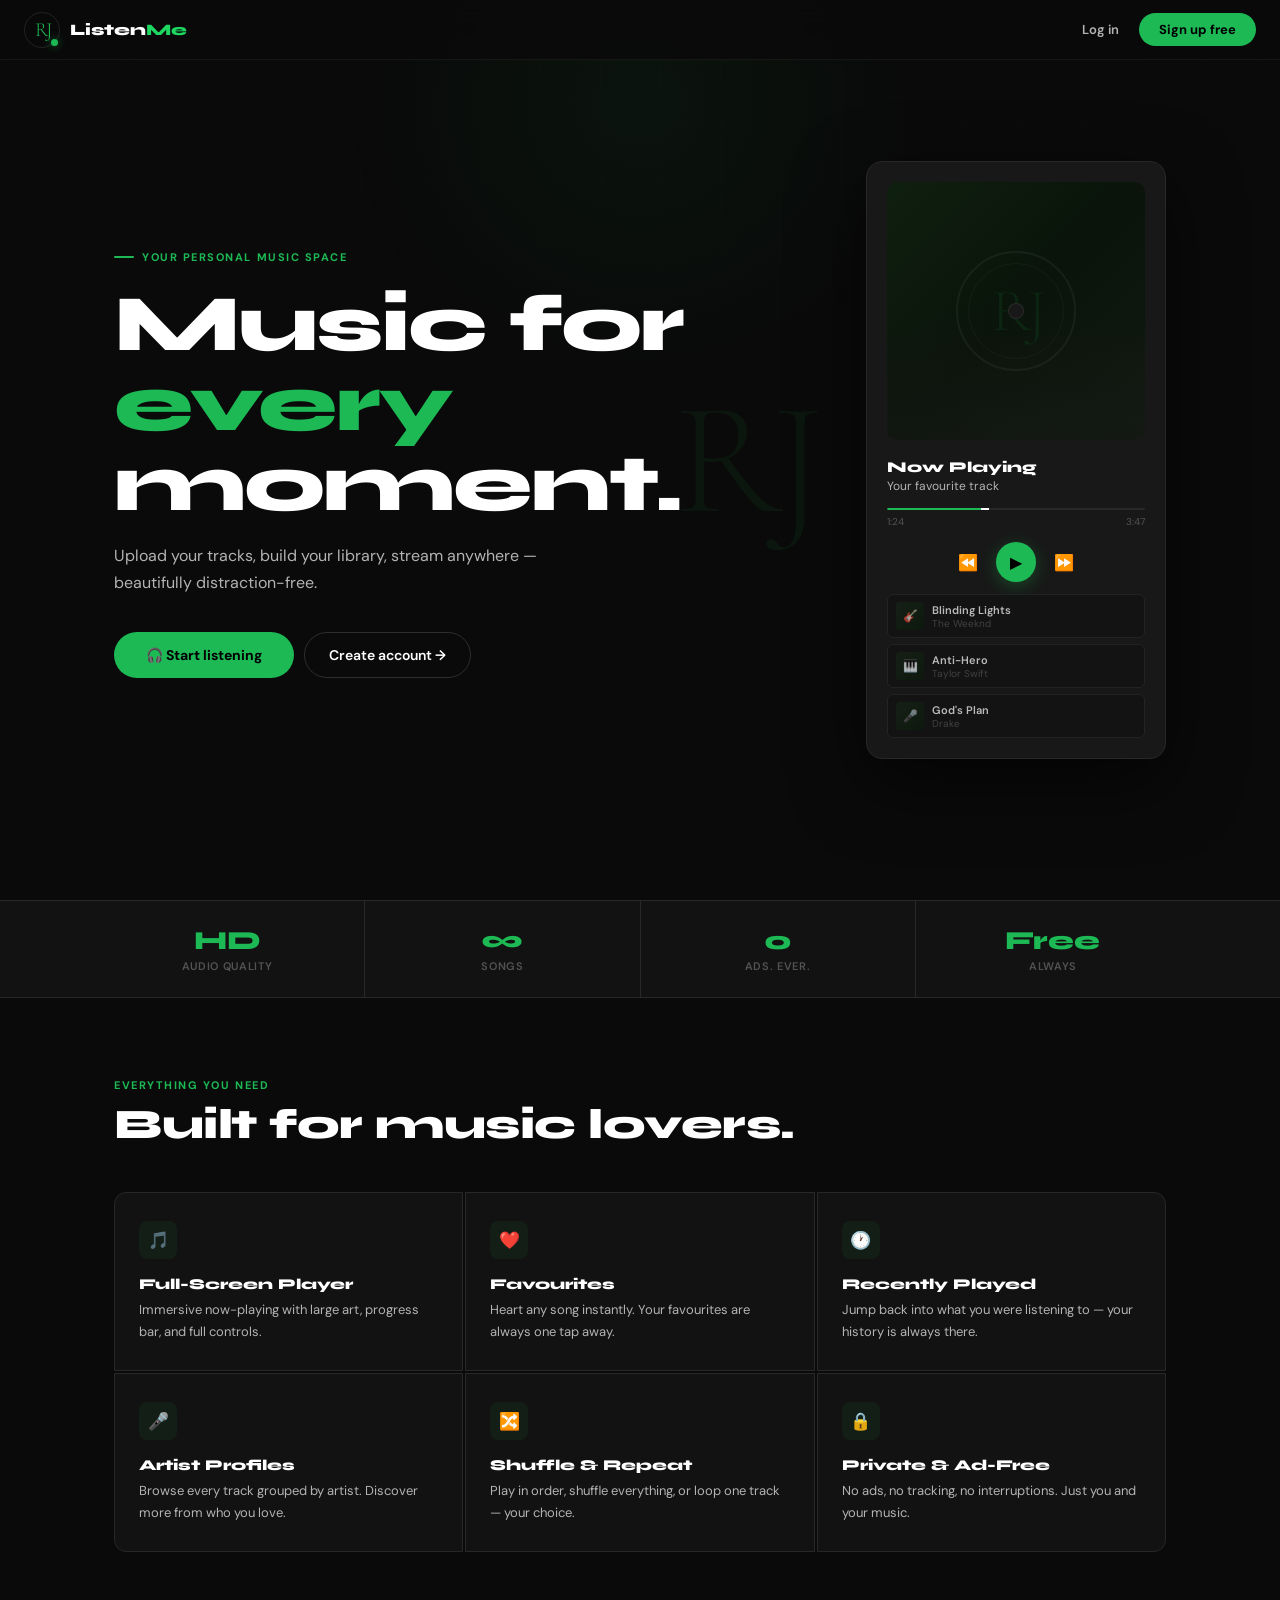
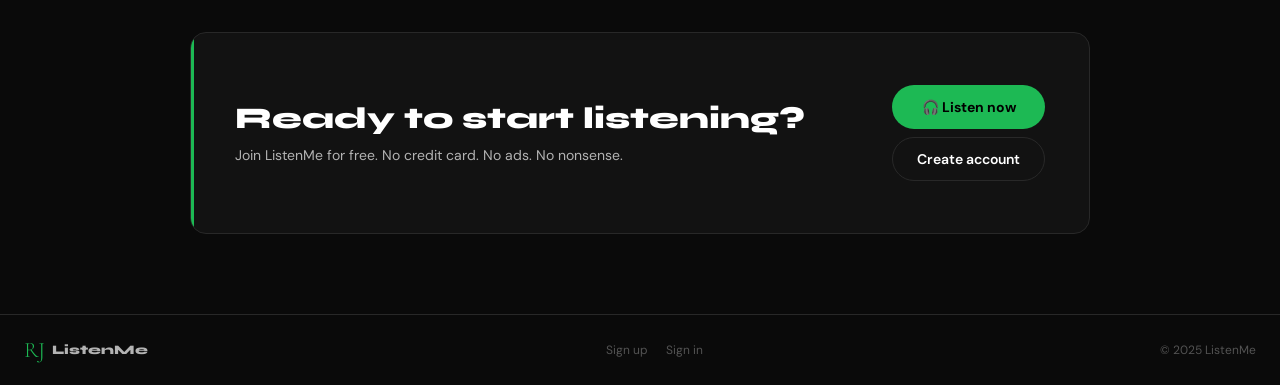
==== commit 35fa4df2: "add logo" ====
--- a/index.html
+++ b/index.html
@@ -8,432 +8,178 @@
   <style>
     *, *::before, *::after { box-sizing: border-box; margin: 0; padding: 0; }
     :root {
-      --bg:      #0a0a0a;
-      --surface: #121212;
-      --card:    #181818;
-      --border:  #282828;
-      --hover:   #282828;
-      --primary: #1db954;
-      --accent:  #1ed760;
-      --text:    #ffffff;
-      --text-2:  #b3b3b3;
-      --muted:   #535353;
+      --bg:#0a0a0a; --surface:#121212; --card:#181818; --border:#282828;
+      --primary:#1db954; --accent:#1ed760; --text:#ffffff; --text-2:#b3b3b3; --muted:#535353;
     }
     html { scroll-behavior: smooth; }
-    body {
-      background: var(--bg); color: var(--text);
-      font-family: 'DM Sans', sans-serif;
-      -webkit-font-smoothing: antialiased;
-      overflow-x: hidden;
-    }
-
-    /* Grid background */
-    body::before {
-      content: '';
-      position: fixed; inset: 0; z-index: 0; pointer-events: none;
-      background-image:
-        linear-gradient(rgba(255,255,255,0.012) 1px, transparent 1px),
-        linear-gradient(90deg, rgba(255,255,255,0.012) 1px, transparent 1px);
-      background-size: 60px 60px;
-      mask-image: radial-gradient(ellipse 80% 60% at 50% 0%, black 0%, transparent 100%);
-    }
-    .glow-spot {
-      position: fixed; top: -200px; left: 50%; transform: translateX(-50%);
-      width: 600px; height: 600px; border-radius: 50%; z-index: 0;
-      pointer-events: none;
-      background: radial-gradient(circle, rgba(29,185,84,0.06) 0%, transparent 70%);
-    }
-
-    /* ══ NAVBAR ══ */
-    nav {
-      position: fixed; top: 0; left: 0; right: 0; z-index: 100;
-      height: 60px; display: flex; align-items: center; justify-content: space-between;
-      padding: 0 24px;
-      border-bottom: 1px solid rgba(255,255,255,0.05);
-      background: rgba(10,10,10,0.92);
-      backdrop-filter: blur(20px);
-      opacity: 0; animation: navIn 0.5s 0.1s ease forwards;
-    }
-    @keyframes navIn { to { opacity:1; } }
-
-    /* RJ Logo in nav */
-    .nav-logo {
-      display: flex; align-items: center; gap: 10px;
-      text-decoration: none; color: var(--text);
-    }
-    .jr-logo-sm {
-      position: relative; width: 36px; height: 36px; flex-shrink: 0;
-      display: flex; align-items: center; justify-content: center;
-    }
-    .jr-logo-sm::before {
-      content: ''; position: absolute; inset: 0; border-radius: 50%;
-      border: 1px solid rgba(255,255,255,0.1);
-    }
-    .jr-logo-sm .jr-text {
-      font-family: 'Cormorant Garamond', serif;
-      font-weight: 300; font-size: 20px; color: #1db954;
-      letter-spacing: -2px; line-height: 1;
-    }
-    .jr-logo-sm .jr-green-dot {
-      position: absolute; bottom: 2px; right: 2px;
-      width: 7px; height: 7px; border-radius: 50%;
-      background: var(--primary);
-      box-shadow: 0 0 8px rgba(29,185,84,0.6);
-    }
-    .nav-brand {
-      font-family: 'Syne', sans-serif; font-size: 16px; font-weight: 900;
-      color: var(--text);
-    }
-    .nav-brand em { font-style: normal; color: var(--accent); }
-
-    .nav-right { display: flex; align-items: center; gap: 8px; }
-    .nav-link {
-      color: var(--text-2); font-size: 13px; font-weight: 600;
-      text-decoration: none; padding: 7px 12px; border-radius: 4px;
-      transition: color 0.15s;
-    }
-    .nav-link:hover { color: var(--text); }
-    .nav-btn {
-      padding: 8px 20px; border-radius: 50px;
-      font-size: 13px; font-weight: 700; cursor: pointer;
-      text-decoration: none; transition: all 0.2s;
-      font-family: 'DM Sans', sans-serif; border: none;
-    }
-    .nav-btn-solid {
-      background: var(--primary); color: #000;
-    }
-    .nav-btn-solid:hover { background: var(--accent); transform: scale(1.02); }
-
-    /* ══ HERO ══ */
-    .hero {
-      position: relative; z-index: 10;
-      min-height: 100vh;
-      display: flex; align-items: center;
-      padding: 80px 24px 60px;
-      max-width: 1100px; margin: 0 auto;
-      gap: 60px;
-    }
-    .hero-left { flex: 1; min-width: 0; }
-
-    .hero-tag {
-      display: inline-flex; align-items: center; gap: 8px;
-      font-size: 11px; font-weight: 700; text-transform: uppercase;
-      letter-spacing: 0.14em; color: var(--primary); margin-bottom: 20px;
-      opacity: 0; animation: fadeUp 0.6s 0.3s ease forwards;
-    }
-    .hero-tag-line { width: 20px; height: 2px; background: var(--primary); border-radius: 2px; }
-
-    .hero-title {
-      font-family: 'Syne', sans-serif;
-      font-size: clamp(42px, 7vw, 80px);
-      font-weight: 900; line-height: 1.0;
-      letter-spacing: -2px; margin-bottom: 18px;
-      opacity: 0; animation: fadeUp 0.6s 0.4s ease forwards;
-    }
-    .hero-title em { font-style: normal; color: var(--primary); }
-
-    /* Big RJ in hero background */
-    .hero-title .big-jr {
-      display: block; font-family: 'Cormorant Garamond', serif;
-      font-weight: 300; font-size: clamp(56px, 9vw, 110px);
-      color: rgba(29,185,84,0.1); letter-spacing: -4px;
-      position: absolute; top: 50%; right: 24px;
-      transform: translateY(-50%);
-      pointer-events: none; user-select: none;
-      z-index: -1;
-    }
-
-    .hero-sub {
-      font-size: 16px; color: var(--text-2); line-height: 1.7;
-      max-width: 440px; margin-bottom: 36px;
-      opacity: 0; animation: fadeUp 0.6s 0.5s ease forwards;
-    }
-    .hero-actions {
-      display: flex; gap: 10px; flex-wrap: wrap;
-      opacity: 0; animation: fadeUp 0.6s 0.6s ease forwards;
-    }
-    .hero-btn-main {
-      display: inline-flex; align-items: center; gap: 8px;
-      padding: 14px 32px; border-radius: 50px;
-      background: var(--primary); color: #000;
-      font-family: 'DM Sans', sans-serif; font-size: 14px; font-weight: 700;
-      text-decoration: none; transition: all 0.2s;
-    }
-    .hero-btn-main:hover { background: var(--accent); transform: scale(1.03); }
-    .hero-btn-ghost {
-      display: inline-flex; align-items: center; gap: 6px;
-      padding: 13px 24px; border-radius: 50px;
-      background: transparent; color: var(--text);
-      border: 1px solid rgba(255,255,255,0.15);
-      font-family: 'DM Sans', sans-serif; font-size: 14px; font-weight: 600;
-      text-decoration: none; transition: all 0.2s;
-    }
-    .hero-btn-ghost:hover { border-color: rgba(255,255,255,0.4); }
-
-    /* ── Mini player mockup ── */
-    .hero-right {
-      flex-shrink: 0; width: 300px;
-      opacity: 0; animation: fadeLeft 0.7s 0.5s ease forwards;
-    }
-    @keyframes fadeLeft { from{opacity:0;transform:translateX(28px)} to{opacity:1;transform:translateX(0)} }
-
-    .mockup-player {
-      background: var(--card); border: 1px solid var(--border);
-      border-radius: 16px; padding: 20px;
-      box-shadow: 0 24px 70px rgba(0,0,0,0.6);
-    }
-    .mp-cover {
-      width: 100%; aspect-ratio: 1; border-radius: 10px;
-      background: linear-gradient(135deg, #0f1f0f, #0a140a, #101a10);
-      display: flex; align-items: center; justify-content: center;
-      font-size: 64px; margin-bottom: 18px;
-      position: relative; overflow: hidden;
-    }
-    .mp-cover::after {
-      content: ''; position: absolute; inset: 0;
-      background: linear-gradient(to top, rgba(24,24,24,0.5) 0%, transparent 50%);
-    }
-    /* RJ watermark on player cover */
-    .mp-cover-jr {
-      position: absolute; top: 50%; left: 50%;
-      transform: translate(-50%,-50%);
-      font-family: 'Cormorant Garamond', serif;
-      font-weight: 300; font-size: 60px; color: rgba(29,185,84,0.1);
-      letter-spacing: -4px; z-index: 1; user-select: none;
-    }
-    .mp-vinyl {
-      position: absolute; top: 50%; left: 50%;
-      transform: translate(-50%,-50%);
-      width: 120px; height: 120px; border-radius: 50%;
-      border: 2px solid rgba(255,255,255,0.05);
-      animation: vinylSpin 8s linear infinite; z-index: 2;
-    }
-    .mp-vinyl::before {
-      content: ''; position: absolute; inset: 10px; border-radius: 50%;
-      border: 1.5px solid rgba(255,255,255,0.04);
-    }
-    .mp-vinyl-center {
-      position: absolute; top: 50%; left: 50%;
-      transform: translate(-50%,-50%);
-      width: 16px; height: 16px; border-radius: 50%;
-      background: var(--card); border: 1.5px solid rgba(255,255,255,0.08);
-    }
-    @keyframes vinylSpin { to { transform: translate(-50%,-50%) rotate(360deg); } }
-
-    .mp-info { margin-bottom: 14px; }
-    .mp-title  { font-family: 'Syne', sans-serif; font-size: 15px; font-weight: 800; margin-bottom: 2px; }
-    .mp-artist { font-size: 12px; color: var(--text-2); }
-    .mp-bar { height: 2px; background: var(--border); border-radius: 2px; margin-bottom: 5px; overflow: hidden; }
-    .mp-fill {
-      height: 100%; width: 38%; background: var(--primary); border-radius: 2px;
-      position: relative;
-    }
-    .mp-fill::after {
-      content: ''; position: absolute; right: -4px; top: -3px;
-      width: 8px; height: 8px; border-radius: 50%; background: var(--text);
-    }
-    .mp-times { display: flex; justify-content: space-between; font-size: 10px; color: var(--muted); margin-bottom: 14px; }
-    .mp-controls { display: flex; align-items: center; justify-content: center; gap: 18px; }
-    .mp-ctrl { font-size: 16px; color: var(--text-2); }
-    .mp-play {
-      width: 40px; height: 40px; border-radius: 50%;
-      background: var(--primary);
-      display: flex; align-items: center; justify-content: center;
-      font-size: 16px; color: #000;
-      box-shadow: 0 4px 18px rgba(29,185,84,0.3);
-    }
-    .mp-pills { display: flex; flex-direction: column; gap: 6px; margin-top: 12px; }
-    .mp-pill {
-      display: flex; align-items: center; gap: 8px;
-      padding: 7px 8px; background: var(--surface);
-      border: 1px solid var(--border); border-radius: 6px;
-      opacity: 0; animation: pillIn 0.5s ease forwards;
-    }
-    .mp-pill:nth-child(1) { animation-delay: 0.9s; }
-    .mp-pill:nth-child(2) { animation-delay: 1.1s; }
-    .mp-pill:nth-child(3) { animation-delay: 1.3s; }
-    @keyframes pillIn { from{opacity:0;transform:translateY(4px)} to{opacity:0.7;transform:translateY(0)} }
-    .mp-pill-cover {
-      width: 28px; height: 28px; border-radius: 4px;
-      background: linear-gradient(135deg, #162416, #0a1a0a);
-      display: flex; align-items: center; justify-content: center;
-      font-size: 12px; flex-shrink: 0;
-    }
-    .mp-pill-name   { font-size: 11px; font-weight: 600; }
-    .mp-pill-artist { font-size: 10px; color: var(--muted); }
-
-    /* ═══ STATS ═══ */
-    .stats-bar {
-      position: relative; z-index: 10;
-      border-top: 1px solid var(--border);
-      border-bottom: 1px solid var(--border);
-      background: var(--surface);
-    }
-    .stats-inner { display: flex; max-width: 1100px; margin: 0 auto; }
-    .stat-item {
-      flex: 1; padding: 24px 16px; text-align: center;
-      border-right: 1px solid var(--border);
-      opacity: 0; animation: statIn 0.5s ease forwards;
-    }
-    .stat-item:last-child { border-right: none; }
-    .stat-item:nth-child(1){ animation-delay:.2s; }
-    .stat-item:nth-child(2){ animation-delay:.3s; }
-    .stat-item:nth-child(3){ animation-delay:.4s; }
-    .stat-item:nth-child(4){ animation-delay:.5s; }
-    @keyframes statIn { from{opacity:0;transform:translateY(6px)} to{opacity:1;transform:translateY(0)} }
+    body { background:var(--bg); color:var(--text); font-family:'DM Sans',sans-serif; -webkit-font-smoothing:antialiased; overflow-x:hidden; }
+
+    /* SPLASH */
+    #splash { position:fixed; inset:0; z-index:9999; background:#050505; display:flex; flex-direction:column; align-items:center; justify-content:center; gap:28px; transition:opacity 0.6s ease,visibility 0.6s ease; }
+    #splash.hidden { opacity:0; visibility:hidden; pointer-events:none; }
+    .sp-rings { position:relative; width:130px; height:130px; display:flex; align-items:center; justify-content:center; }
+    .sp-ring { position:absolute; border-radius:50%; animation:spPulse 3s ease-in-out infinite; }
+    .sp-ring-1 { inset:0;     border:1px solid rgba(29,185,84,0.18); }
+    .sp-ring-2 { inset:-16px; border:1px solid rgba(29,185,84,0.08); animation-delay:.4s; }
+    .sp-ring-3 { inset:-32px; border:1px solid rgba(29,185,84,0.04); animation-delay:.8s; }
+    @keyframes spPulse { 0%,100%{opacity:.5;transform:scale(1)} 50%{opacity:1;transform:scale(1.02)} }
+    .sp-rj { font-family:'Cormorant Garamond',serif; font-weight:300; font-size:70px; color:#1db954; letter-spacing:-5px; line-height:1; position:relative; z-index:2; text-shadow:0 0 40px rgba(29,185,84,0.25); animation:spRjIn 0.9s 0.2s cubic-bezier(0.16,1,0.3,1) both; }
+    @keyframes spRjIn { from{opacity:0;transform:scale(0.82) translateY(8px);filter:blur(10px)} to{opacity:1;transform:scale(1) translateY(0);filter:blur(0)} }
+    .sp-name { font-family:'Cormorant Garamond',serif; font-weight:300; font-style:italic; font-size:13px; letter-spacing:0.45em; text-transform:uppercase; color:rgba(255,255,255,0.3); animation:spNameUp 0.6s 1.0s ease both; }
+    @keyframes spNameUp { from{opacity:0;transform:translateY(8px)} to{opacity:1;transform:translateY(0)} }
+    .sp-bar { width:56px; height:1px; background:rgba(29,185,84,0.12); border-radius:1px; overflow:hidden; }
+    .sp-bar-fill { height:100%; width:0; background:linear-gradient(90deg,#1db954,#1ed760); animation:spBarFill 1.1s 1.3s cubic-bezier(0.4,0,0.2,1) forwards; }
+    @keyframes spBarFill { to{width:100%} }
+
+    /* GRID BG */
+    body::before { content:''; position:fixed; inset:0; z-index:0; pointer-events:none; background-image:linear-gradient(rgba(255,255,255,0.012) 1px,transparent 1px),linear-gradient(90deg,rgba(255,255,255,0.012) 1px,transparent 1px); background-size:60px 60px; mask-image:radial-gradient(ellipse 80% 60% at 50% 0%,black 0%,transparent 100%); }
+    .glow-spot { position:fixed; top:-200px; left:50%; transform:translateX(-50%); width:600px; height:600px; border-radius:50%; z-index:0; pointer-events:none; background:radial-gradient(circle,rgba(29,185,84,0.06) 0%,transparent 70%); }
+
+    /* NAVBAR — no opacity:0 */
+    nav { position:fixed; top:0; left:0; right:0; z-index:100; height:60px; display:flex; align-items:center; justify-content:space-between; padding:0 24px; border-bottom:1px solid rgba(255,255,255,0.05); background:rgba(10,10,10,0.92); backdrop-filter:blur(20px); }
+    .nav-logo { display:flex; align-items:center; gap:10px; text-decoration:none; color:var(--text); }
+    .jr-logo-sm { position:relative; width:36px; height:36px; flex-shrink:0; display:flex; align-items:center; justify-content:center; }
+    .jr-logo-sm::before { content:''; position:absolute; inset:0; border-radius:50%; border:1px solid rgba(255,255,255,0.1); }
+    .jr-logo-sm .jr-text { font-family:'Cormorant Garamond',serif; font-weight:300; font-size:20px; color:#1db954; letter-spacing:-2px; line-height:1; }
+    .jr-logo-sm .jr-green-dot { position:absolute; bottom:2px; right:2px; width:7px; height:7px; border-radius:50%; background:var(--primary); box-shadow:0 0 8px rgba(29,185,84,0.6); }
+    .nav-brand { font-family:'Syne',sans-serif; font-size:16px; font-weight:900; color:var(--text); }
+    .nav-brand em { font-style:normal; color:var(--accent); }
+    .nav-right { display:flex; align-items:center; gap:8px; }
+    .nav-link { color:var(--text-2); font-size:13px; font-weight:600; text-decoration:none; padding:7px 12px; border-radius:4px; transition:color 0.15s; }
+    .nav-link:hover { color:var(--text); }
+    .nav-btn { padding:8px 20px; border-radius:50px; font-size:13px; font-weight:700; cursor:pointer; text-decoration:none; transition:all 0.2s; font-family:'DM Sans',sans-serif; border:none; }
+    .nav-btn-solid { background:var(--primary); color:#000; }
+    .nav-btn-solid:hover { background:var(--accent); transform:scale(1.02); }
+
+    /* HERO — no opacity:0 */
+    .hero { position:relative; z-index:10; min-height:100vh; display:flex; align-items:center; padding:80px 24px 60px; max-width:1100px; margin:0 auto; gap:60px; }
+    .hero-left { flex:1; min-width:0; }
+    .hero-tag { display:inline-flex; align-items:center; gap:8px; font-size:11px; font-weight:700; text-transform:uppercase; letter-spacing:0.14em; color:var(--primary); margin-bottom:20px; }
+    .hero-tag-line { width:20px; height:2px; background:var(--primary); border-radius:2px; }
+    .hero-title { font-family:'Syne',sans-serif; font-size:clamp(42px,7vw,80px); font-weight:900; line-height:1.0; letter-spacing:-2px; margin-bottom:18px; }
+    .hero-title em { font-style:normal; color:var(--primary); }
+    .hero-sub { font-size:16px; color:var(--text-2); line-height:1.7; max-width:440px; margin-bottom:36px; }
+    .hero-actions { display:flex; gap:10px; flex-wrap:wrap; }
+    .hero-btn-main { display:inline-flex; align-items:center; gap:8px; padding:14px 32px; border-radius:50px; background:var(--primary); color:#000; font-family:'DM Sans',sans-serif; font-size:14px; font-weight:700; text-decoration:none; transition:all 0.2s; }
+    .hero-btn-main:hover { background:var(--accent); transform:scale(1.03); }
+    .hero-btn-ghost { display:inline-flex; align-items:center; gap:6px; padding:13px 24px; border-radius:50px; background:transparent; color:var(--text); border:1px solid rgba(255,255,255,0.15); font-family:'DM Sans',sans-serif; font-size:14px; font-weight:600; text-decoration:none; transition:all 0.2s; }
+    .hero-btn-ghost:hover { border-color:rgba(255,255,255,0.4); }
+
+    /* MINI PLAYER */
+    .hero-right { flex-shrink:0; width:300px; }
+    .mockup-player { background:var(--card); border:1px solid var(--border); border-radius:16px; padding:20px; box-shadow:0 24px 70px rgba(0,0,0,0.6); }
+    .mp-cover { width:100%; aspect-ratio:1; border-radius:10px; background:linear-gradient(135deg,#0f1f0f,#0a140a,#101a10); display:flex; align-items:center; justify-content:center; font-size:64px; margin-bottom:18px; position:relative; overflow:hidden; }
+    .mp-cover::after { content:''; position:absolute; inset:0; background:linear-gradient(to top,rgba(24,24,24,0.5) 0%,transparent 50%); }
+    .mp-cover-jr { position:absolute; top:50%; left:50%; transform:translate(-50%,-50%); font-family:'Cormorant Garamond',serif; font-weight:300; font-size:60px; color:rgba(29,185,84,0.1); letter-spacing:-4px; z-index:1; user-select:none; }
+    .mp-vinyl { position:absolute; top:50%; left:50%; transform:translate(-50%,-50%); width:120px; height:120px; border-radius:50%; border:2px solid rgba(255,255,255,0.05); animation:vinylSpin 8s linear infinite; z-index:2; }
+    .mp-vinyl::before { content:''; position:absolute; inset:10px; border-radius:50%; border:1.5px solid rgba(255,255,255,0.04); }
+    .mp-vinyl-center { position:absolute; top:50%; left:50%; transform:translate(-50%,-50%); width:16px; height:16px; border-radius:50%; background:var(--card); border:1.5px solid rgba(255,255,255,0.08); }
+    @keyframes vinylSpin { to{transform:translate(-50%,-50%) rotate(360deg)} }
+    .mp-info { margin-bottom:14px; }
+    .mp-title  { font-family:'Syne',sans-serif; font-size:15px; font-weight:800; margin-bottom:2px; }
+    .mp-artist { font-size:12px; color:var(--text-2); }
+    .mp-bar { height:2px; background:var(--border); border-radius:2px; margin-bottom:5px; overflow:hidden; }
+    .mp-fill { height:100%; width:38%; background:var(--primary); border-radius:2px; position:relative; }
+    .mp-fill::after { content:''; position:absolute; right:-4px; top:-3px; width:8px; height:8px; border-radius:50%; background:var(--text); }
+    .mp-times { display:flex; justify-content:space-between; font-size:10px; color:var(--muted); margin-bottom:14px; }
+    .mp-controls { display:flex; align-items:center; justify-content:center; gap:18px; }
+    .mp-ctrl { font-size:16px; color:var(--text-2); }
+    .mp-play { width:40px; height:40px; border-radius:50%; background:var(--primary); display:flex; align-items:center; justify-content:center; font-size:16px; color:#000; box-shadow:0 4px 18px rgba(29,185,84,0.3); }
+    .mp-pills { display:flex; flex-direction:column; gap:6px; margin-top:12px; }
+    .mp-pill { display:flex; align-items:center; gap:8px; padding:7px 8px; background:var(--surface); border:1px solid var(--border); border-radius:6px; opacity:0.7; }
+    .mp-pill-cover { width:28px; height:28px; border-radius:4px; background:linear-gradient(135deg,#162416,#0a1a0a); display:flex; align-items:center; justify-content:center; font-size:12px; flex-shrink:0; }
+    .mp-pill-name   { font-size:11px; font-weight:600; }
+    .mp-pill-artist { font-size:10px; color:var(--muted); }
+
+    /* STATS — no opacity:0 */
+    .stats-bar { position:relative; z-index:10; border-top:1px solid var(--border); border-bottom:1px solid var(--border); background:var(--surface); }
+    .stats-inner { display:flex; max-width:1100px; margin:0 auto; }
+    .stat-item { flex:1; padding:24px 16px; text-align:center; border-right:1px solid var(--border); }
+    .stat-item:last-child { border-right:none; }
     .stat-num   { font-family:'Syne',sans-serif; font-size:26px; font-weight:900; color:var(--primary); }
     .stat-label { font-size:11px; color:var(--muted); margin-top:3px; font-weight:600; text-transform:uppercase; letter-spacing:.06em; }
 
-    /* ═══ FEATURES ═══ */
-    .features {
-      position: relative; z-index: 10;
-      max-width: 1100px; margin: 0 auto; padding: 80px 24px;
-    }
-    .section-label {
-      font-size:11px; font-weight:700; text-transform:uppercase;
-      letter-spacing:.14em; color:var(--primary); margin-bottom:10px;
-      opacity:0;
-    }
-    .section-label.visible { animation: fadeUp 0.5s ease forwards; }
-    .section-title {
-      font-family:'Syne',sans-serif;
-      font-size: clamp(26px,3.5vw,42px); font-weight:900;
-      margin-bottom:44px; letter-spacing:-.5px; line-height:1.1;
-      opacity:0;
-    }
-    .section-title.visible { animation: fadeUp 0.5s .1s ease forwards; }
-    .feat-grid {
-      display: grid;
-      grid-template-columns: repeat(3,1fr);
-      gap: 2px;
-    }
-    .feat-item {
-      padding: 28px 24px; background: var(--surface);
-      border: 1px solid var(--border);
-      transition: background 0.2s; opacity:0;
-    }
-    .feat-item:hover { background: var(--card); }
-    .feat-item.visible { animation: fadeUp 0.5s ease forwards; }
-    .feat-item:nth-child(1){ animation-delay:.00s; border-radius:12px 0 0 0; }
-    .feat-item:nth-child(2){ animation-delay:.07s; }
-    .feat-item:nth-child(3){ animation-delay:.14s; border-radius:0 12px 0 0; }
-    .feat-item:nth-child(4){ animation-delay:.21s; border-radius:0 0 0 12px; }
-    .feat-item:nth-child(5){ animation-delay:.28s; }
-    .feat-item:nth-child(6){ animation-delay:.35s; border-radius:0 0 12px 0; }
-    .feat-icon {
-      width:38px; height:38px; border-radius:8px;
-      background:rgba(29,185,84,0.07);
-      display:flex; align-items:center; justify-content:center;
-      font-size:17px; margin-bottom:16px;
-    }
+    /* FEATURES — no opacity:0 */
+    .features { position:relative; z-index:10; max-width:1100px; margin:0 auto; padding:80px 24px; }
+    .section-label { font-size:11px; font-weight:700; text-transform:uppercase; letter-spacing:.14em; color:var(--primary); margin-bottom:10px; }
+    .section-title { font-family:'Syne',sans-serif; font-size:clamp(26px,3.5vw,42px); font-weight:900; margin-bottom:44px; letter-spacing:-.5px; line-height:1.1; }
+    .feat-grid { display:grid; grid-template-columns:repeat(3,1fr); gap:2px; }
+    .feat-item { padding:28px 24px; background:var(--surface); border:1px solid var(--border); transition:background 0.2s; }
+    .feat-item:hover { background:var(--card); }
+    .feat-item:nth-child(1){border-radius:12px 0 0 0} .feat-item:nth-child(3){border-radius:0 12px 0 0} .feat-item:nth-child(4){border-radius:0 0 0 12px} .feat-item:nth-child(6){border-radius:0 0 12px 0}
+    .feat-icon { width:38px; height:38px; border-radius:8px; background:rgba(29,185,84,0.07); display:flex; align-items:center; justify-content:center; font-size:17px; margin-bottom:16px; }
     .feat-name { font-family:'Syne',sans-serif; font-size:15px; font-weight:800; margin-bottom:6px; }
     .feat-desc { font-size:13px; color:var(--text-2); line-height:1.65; }
 
-    /* ═══ CTA ═══ */
+    /* CTA — no opacity:0 */
     .cta-section { position:relative; z-index:10; padding:0 24px 80px; }
-    .cta-box {
-      max-width:900px; margin:0 auto;
-      background:var(--surface); border:1px solid var(--border);
-      border-radius:16px; padding:52px 44px;
-      display:flex; align-items:center; gap:48px;
-      position:relative; overflow:hidden; opacity:0;
-    }
-    .cta-box.visible { animation: fadeUp 0.6s ease forwards; }
-    .cta-box::before {
-      content:''; position:absolute; left:0; top:0; bottom:0;
-      width:3px; background:var(--primary);
-    }
+    .cta-box { max-width:900px; margin:0 auto; background:var(--surface); border:1px solid var(--border); border-radius:16px; padding:52px 44px; display:flex; align-items:center; gap:48px; position:relative; overflow:hidden; }
+    .cta-box::before { content:''; position:absolute; left:0; top:0; bottom:0; width:3px; background:var(--primary); }
     .cta-text { flex:1; }
     .cta-title { font-family:'Syne',sans-serif; font-size:clamp(20px,2.5vw,30px); font-weight:900; margin-bottom:8px; }
     .cta-desc  { font-size:14px; color:var(--text-2); line-height:1.6; }
     .cta-actions { flex-shrink:0; display:flex; flex-direction:column; gap:8px; }
-    .cta-btn-main {
-      display:inline-flex; align-items:center; justify-content:center; gap:7px;
-      padding:13px 28px; border-radius:50px;
-      background:var(--primary); color:#000;
-      font-family:'DM Sans',sans-serif; font-size:14px; font-weight:700;
-      text-decoration:none; transition:all 0.2s; white-space:nowrap;
-    }
+    .cta-btn-main { display:inline-flex; align-items:center; justify-content:center; gap:7px; padding:13px 28px; border-radius:50px; background:var(--primary); color:#000; font-family:'DM Sans',sans-serif; font-size:14px; font-weight:700; text-decoration:none; transition:all 0.2s; white-space:nowrap; }
     .cta-btn-main:hover { background:var(--accent); transform:scale(1.02); }
-    .cta-btn-ghost {
-      display:inline-flex; align-items:center; justify-content:center;
-      padding:12px 24px; border-radius:50px;
-      background:transparent; color:var(--text);
-      border:1px solid var(--border);
-      font-family:'DM Sans',sans-serif; font-size:14px; font-weight:600;
-      text-decoration:none; transition:all 0.2s; white-space:nowrap;
-    }
+    .cta-btn-ghost { display:inline-flex; align-items:center; justify-content:center; padding:12px 24px; border-radius:50px; background:transparent; color:var(--text); border:1px solid var(--border); font-family:'DM Sans',sans-serif; font-size:14px; font-weight:600; text-decoration:none; transition:all 0.2s; white-space:nowrap; }
     .cta-btn-ghost:hover { border-color:var(--text-2); }
 
-    /* ═══ FOOTER ═══ */
-    footer {
-      position:relative; z-index:10;
-      border-top:1px solid var(--border); padding:24px;
-      display:flex; align-items:center; justify-content:space-between;
-      color:var(--muted); font-size:12px;
-    }
+    /* FOOTER */
+    footer { position:relative; z-index:10; border-top:1px solid var(--border); padding:24px; display:flex; align-items:center; justify-content:space-between; color:var(--muted); font-size:12px; }
     .footer-logo-wrap { display:flex; align-items:center; gap:8px; text-decoration:none; }
-    .footer-jr {
-      font-family:'Cormorant Garamond',serif;
-      font-weight:300; font-size:22px; color:#1db954;
-      letter-spacing:-1px; line-height:1;
-    }
+    .footer-jr { font-family:'Cormorant Garamond',serif; font-weight:300; font-size:22px; color:#1db954; letter-spacing:-1px; line-height:1; }
     .footer-name { font-family:'Syne',sans-serif; font-size:13px; font-weight:900; color:var(--text-2); }
     footer a { color:var(--muted); text-decoration:none; transition:color .15s; }
     footer a:hover { color:var(--text); }
 
-    @keyframes fadeUp { from{opacity:0;transform:translateY(12px)} to{opacity:1;transform:translateY(0)} }
-
-    /* ════════════════════════════
-       MOBILE
-    ════════════════════════════ */
-    @media (max-width: 768px) {
-      nav { padding: 0 16px; height: 56px; }
-      .nav-brand { display: none; } /* logo icon is enough on mobile */
-
-      .hero {
-        flex-direction: column;
-        padding: 70px 16px 40px;
-        gap: 32px; min-height: auto;
-      }
-      .hero-title { font-size: clamp(38px, 11vw, 56px); }
-      .hero-sub { font-size: 15px; margin-bottom: 28px; }
-      .hero-btn-main, .hero-btn-ghost { font-size: 14px; padding: 13px 24px; }
-      .hero-right { width: 100%; max-width: 320px; margin: 0 auto; }
-
-      .stats-inner { flex-wrap: wrap; }
-      .stat-item { flex: 1 1 50%; border-bottom: 1px solid var(--border); }
-      .stat-item:nth-child(even) { border-right: none; }
-      .stat-item:nth-child(3),
-      .stat-item:nth-child(4) { border-bottom: none; }
-
-      .features { padding: 50px 16px; }
-      .feat-grid { grid-template-columns: 1fr; gap: 2px; }
-      .feat-item { border-radius: 0 !important; }
-      .feat-item:first-child { border-radius: 12px 12px 0 0 !important; }
-      .feat-item:last-child  { border-radius: 0 0 12px 12px !important; }
-
-      .cta-section { padding: 0 16px 60px; }
-      .cta-box { flex-direction: column; gap: 24px; padding: 32px 22px; }
-      .cta-actions { width: 100%; }
-      .cta-btn-main, .cta-btn-ghost { width: 100%; }
-
-      footer { flex-direction: column; gap: 12px; text-align: center; padding: 20px 16px; }
-      footer > div { display: flex; gap: 16px; }
-    }
-
-    @media (max-width: 480px) {
-      .hero-title { font-size: clamp(34px, 12vw, 48px); letter-spacing: -1.5px; }
-      .hero-right { max-width: 280px; }
-      .mockup-player { padding: 16px; }
+    /* MOBILE */
+    @media (max-width:768px) {
+      nav { padding:0 16px; height:56px; }
+      .nav-brand { display:none; }
+      .hero { flex-direction:column; padding:70px 16px 40px; gap:32px; min-height:auto; }
+      .hero-title { font-size:clamp(38px,11vw,56px); }
+      .hero-sub { font-size:15px; margin-bottom:28px; }
+      .hero-btn-main,.hero-btn-ghost { font-size:14px; padding:13px 24px; }
+      .hero-right { width:100%; max-width:320px; margin:0 auto; }
+      .stats-inner { flex-wrap:wrap; }
+      .stat-item { flex:1 1 50%; border-bottom:1px solid var(--border); }
+      .stat-item:nth-child(even) { border-right:none; }
+      .stat-item:nth-child(3),.stat-item:nth-child(4) { border-bottom:none; }
+      .features { padding:50px 16px; }
+      .feat-grid { grid-template-columns:1fr; gap:2px; }
+      .feat-item { border-radius:0 !important; }
+      .feat-item:first-child { border-radius:12px 12px 0 0 !important; }
+      .feat-item:last-child  { border-radius:0 0 12px 12px !important; }
+      .cta-section { padding:0 16px 60px; }
+      .cta-box { flex-direction:column; gap:24px; padding:32px 22px; }
+      .cta-actions { width:100%; }
+      .cta-btn-main,.cta-btn-ghost { width:100%; }
+      footer { flex-direction:column; gap:12px; text-align:center; padding:20px 16px; }
+      footer > div { display:flex; gap:16px; }
+    }
+    @media (max-width:480px) {
+      .hero-title { font-size:clamp(34px,12vw,48px); letter-spacing:-1.5px; }
+      .hero-right { max-width:280px; }
+      .mockup-player { padding:16px; }
     }
   </style>
 </head>
 <body>
 
+<!-- SPLASH — covers page, fades away after 3s. First visit only per session. -->
+<div id="splash">
+  <div class="sp-rings">
+    <div class="sp-ring sp-ring-1"></div>
+    <div class="sp-ring sp-ring-2"></div>
+    <div class="sp-ring sp-ring-3"></div>
+    <div class="sp-rj">RJ</div>
+  </div>
+  <div class="sp-name">ListenMe</div>
+  <div class="sp-bar"><div class="sp-bar-fill"></div></div>
+</div>
+
 <div class="glow-spot"></div>
 
-<!-- NAVBAR -->
 <nav>
   <a href="index.html" class="nav-logo">
     <div class="jr-logo-sm">
@@ -448,44 +194,22 @@
   </div>
 </nav>
 
-<!-- HERO -->
 <section class="hero">
   <div class="hero-left" style="position:relative;">
-    <!-- Faint big RJ watermark -->
-    <div style="position:absolute;top:50%;right:-10px;transform:translateY(-50%);
-                font-family:'Cormorant Garamond',serif;font-weight:300;
-                font-size:clamp(80px,14vw,160px);color:rgba(29,185,84,0.07);
-                letter-spacing:-8px;pointer-events:none;user-select:none;z-index:-1;
-                line-height:1;">RJ</div>
-
-    <div class="hero-tag">
-      <span class="hero-tag-line"></span>
-      Your personal music space
-    </div>
-    <h1 class="hero-title">
-      Music for<br/><em>every</em><br/>moment.
-    </h1>
-    <p class="hero-sub">
-      Upload your tracks, build your library, stream anywhere — beautifully distraction-free.
-    </p>
+    <div style="position:absolute;top:50%;right:-10px;transform:translateY(-50%);font-family:'Cormorant Garamond',serif;font-weight:300;font-size:clamp(80px,14vw,160px);color:rgba(29,185,84,0.07);letter-spacing:-8px;pointer-events:none;user-select:none;z-index:-1;line-height:1;">RJ</div>
+    <div class="hero-tag"><span class="hero-tag-line"></span>Your personal music space</div>
+    <h1 class="hero-title">Music for<br/><em>every</em><br/>moment.</h1>
+    <p class="hero-sub">Upload your tracks, build your library, stream anywhere — beautifully distraction-free.</p>
     <div class="hero-actions">
-      <a href="login.html" class="hero-btn-main">
-        🎧 Start listening
-      </a>
-      <a href="signup.html" class="hero-btn-ghost">
-        Create account →
-      </a>
-    </div>
-  </div>
-
-  <!-- Mini player mockup -->
+      <a href="login.html"  class="hero-btn-main">🎧 Start listening</a>
+      <a href="signup.html" class="hero-btn-ghost">Create account →</a>
+    </div>
+  </div>
   <div class="hero-right">
     <div class="mockup-player">
       <div class="mp-cover">
         <div class="mp-cover-jr">RJ</div>
-        <div class="mp-vinyl">
-          <div class="mp-vinyl-center"></div>
-        </div>
+        <div class="mp-vinyl"><div class="mp-vinyl-center"></div></div>
       </div>
       <div class="mp-info">
         <div class="mp-title">Now Playing</div>
@@ -494,48 +218,28 @@
       <div class="mp-bar"><div class="mp-fill"></div></div>
       <div class="mp-times"><span>1:24</span><span>3:47</span></div>
       <div class="mp-controls">
-        <div class="mp-ctrl">⏮</div>
-        <div class="mp-play">▶</div>
-        <div class="mp-ctrl">⏭</div>
+        <div class="mp-ctrl">&#9194;</div>
+        <div class="mp-play">&#9654;</div>
+        <div class="mp-ctrl">&#9193;</div>
       </div>
       <div class="mp-pills">
-        <div class="mp-pill">
-          <div class="mp-pill-cover">🎸</div>
-          <div>
-            <div class="mp-pill-name">Blinding Lights</div>
-            <div class="mp-pill-artist">The Weeknd</div>
-          </div>
-        </div>
-        <div class="mp-pill">
-          <div class="mp-pill-cover">🎹</div>
-          <div>
-            <div class="mp-pill-name">Anti-Hero</div>
-            <div class="mp-pill-artist">Taylor Swift</div>
-          </div>
-        </div>
-        <div class="mp-pill">
-          <div class="mp-pill-cover">🎤</div>
-          <div>
-            <div class="mp-pill-name">God's Plan</div>
-            <div class="mp-pill-artist">Drake</div>
-          </div>
-        </div>
+        <div class="mp-pill"><div class="mp-pill-cover">🎸</div><div><div class="mp-pill-name">Blinding Lights</div><div class="mp-pill-artist">The Weeknd</div></div></div>
+        <div class="mp-pill"><div class="mp-pill-cover">🎹</div><div><div class="mp-pill-name">Anti-Hero</div><div class="mp-pill-artist">Taylor Swift</div></div></div>
+        <div class="mp-pill"><div class="mp-pill-cover">🎤</div><div><div class="mp-pill-name">God's Plan</div><div class="mp-pill-artist">Drake</div></div></div>
       </div>
     </div>
   </div>
 </section>
 
-<!-- STATS BAR -->
 <div class="stats-bar">
   <div class="stats-inner">
     <div class="stat-item"><div class="stat-num">HD</div><div class="stat-label">Audio Quality</div></div>
-    <div class="stat-item"><div class="stat-num">∞</div><div class="stat-label">Songs</div></div>
+    <div class="stat-item"><div class="stat-num">&#8734;</div><div class="stat-label">Songs</div></div>
     <div class="stat-item"><div class="stat-num">0</div><div class="stat-label">Ads. Ever.</div></div>
     <div class="stat-item"><div class="stat-num">Free</div><div class="stat-label">Always</div></div>
   </div>
 </div>
 
-<!-- FEATURES -->
 <section class="features" id="features">
   <div class="section-label">Everything you need</div>
   <div class="section-title">Built for music lovers.</div>
@@ -544,14 +248,13 @@
     <div class="feat-item"><div class="feat-icon">❤️</div><div class="feat-name">Favourites</div><div class="feat-desc">Heart any song instantly. Your favourites are always one tap away.</div></div>
     <div class="feat-item"><div class="feat-icon">🕐</div><div class="feat-name">Recently Played</div><div class="feat-desc">Jump back into what you were listening to — your history is always there.</div></div>
     <div class="feat-item"><div class="feat-icon">🎤</div><div class="feat-name">Artist Profiles</div><div class="feat-desc">Browse every track grouped by artist. Discover more from who you love.</div></div>
-    <div class="feat-item"><div class="feat-icon">🔀</div><div class="feat-name">Shuffle & Repeat</div><div class="feat-desc">Play in order, shuffle everything, or loop one track — your choice.</div></div>
-    <div class="feat-item"><div class="feat-icon">🔒</div><div class="feat-name">Private & Ad-Free</div><div class="feat-desc">No ads, no tracking, no interruptions. Just you and your music.</div></div>
+    <div class="feat-item"><div class="feat-icon">🔀</div><div class="feat-name">Shuffle &amp; Repeat</div><div class="feat-desc">Play in order, shuffle everything, or loop one track — your choice.</div></div>
+    <div class="feat-item"><div class="feat-icon">🔒</div><div class="feat-name">Private &amp; Ad-Free</div><div class="feat-desc">No ads, no tracking, no interruptions. Just you and your music.</div></div>
   </div>
 </section>
 
-<!-- CTA -->
 <section class="cta-section">
-  <div class="cta-box" id="ctaBox">
+  <div class="cta-box">
     <div class="cta-text">
       <div class="cta-title">Ready to start listening?</div>
       <div class="cta-desc">Join ListenMe for free. No credit card. No ads. No nonsense.</div>
@@ -563,7 +266,6 @@
   </div>
 </section>
 
-<!-- FOOTER -->
 <footer>
   <a class="footer-logo-wrap" href="index.html">
     <span class="footer-jr">RJ</span>
@@ -573,29 +275,29 @@
     <a href="signup.html">Sign up</a>
     <a href="login.html">Sign in</a>
   </div>
-  <div>© 2025 ListenMe</div>
+  <div>&#169; 2025 ListenMe</div>
 </footer>
 
 <script>
-  // If already logged in, show "Open App" button
-  if (localStorage.getItem('token')) {
-    document.getElementById('navRight').innerHTML =
-      '<a href="play.html" class="nav-btn nav-btn-solid">Open App →</a>';
-  }
-
-  // Scroll-triggered animations
-  const obs = new IntersectionObserver(entries => {
-    entries.forEach(e => {
-      if (e.isIntersecting) { e.target.classList.add('visible'); obs.unobserve(e.target); }
-    });
-  }, { threshold: 0.12 });
-
-  document.querySelectorAll('.section-label, .section-title, .feat-item, .cta-box')
-    .forEach(el => obs.observe(el));
-
-  // Respect reduced motion
-  if (window.matchMedia('(prefers-reduced-motion: reduce)').matches) {
-    document.querySelectorAll('.mp-vinyl').forEach(el => el.style.animation = 'none');
+  try {
+    if (localStorage.getItem('token')) {
+      document.getElementById('navRight').innerHTML =
+        '<a href="play.html" class="nav-btn nav-btn-solid">Open App &rarr;</a>';
+    }
+  } catch(e) {}
+
+  try {
+    var splash = document.getElementById('splash');
+    if (sessionStorage.getItem('splashSeen')) {
+      splash.style.display = 'none';
+    } else {
+      sessionStorage.setItem('splashSeen', '1');
+      setTimeout(function(){ splash.classList.add('hidden'); }, 2800);
+      setTimeout(function(){ splash.style.display = 'none'; }, 3500);
+    }
+  } catch(e) {
+    var s = document.getElementById('splash');
+    if (s) s.style.display = 'none';
   }
 </script>
 </body>
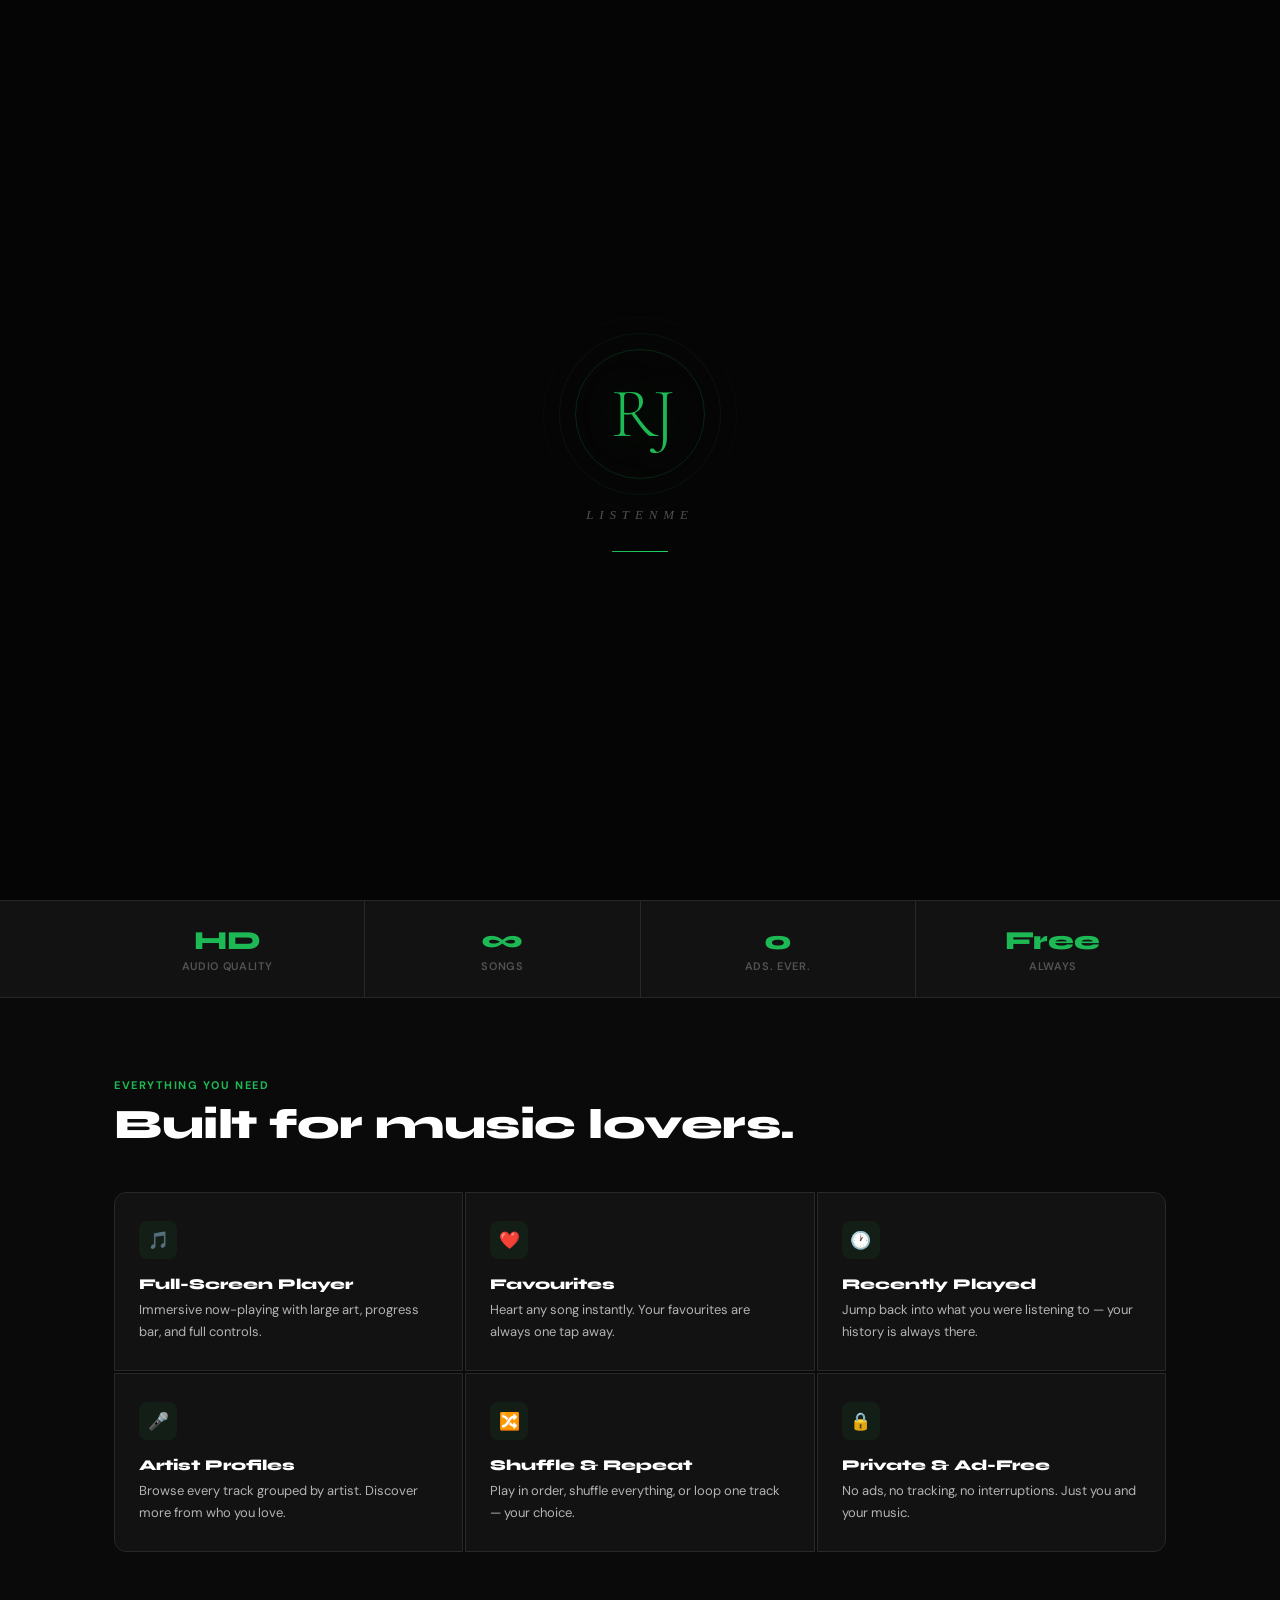
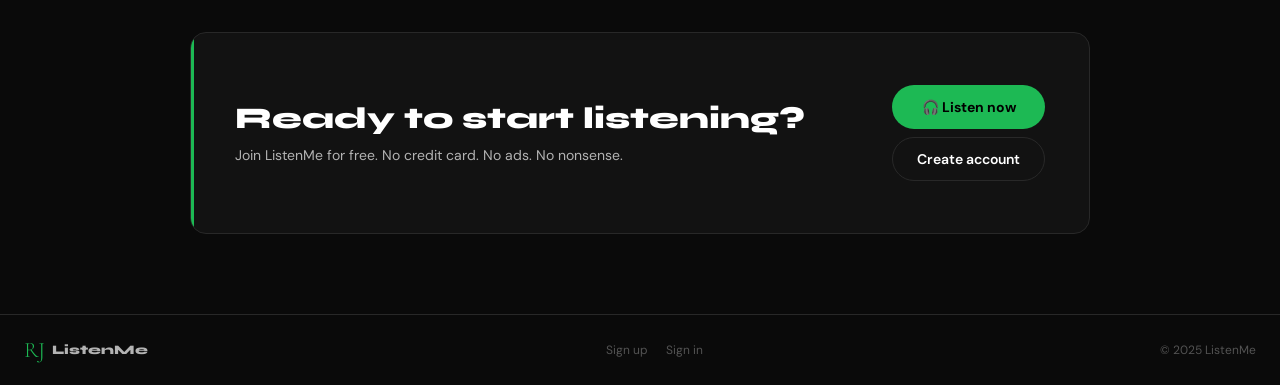
==== commit f32f784d: "cache clear meta added" ====
--- a/index.html
+++ b/index.html
@@ -2,6 +2,7 @@
 <html lang="en">
 <head>
   <meta charset="UTF-8"/>
+  <meta http-equiv="Cache-Control" content="no-store, no-cache, must-revalidate">
   <meta name="viewport" content="width=device-width, initial-scale=1.0"/>
   <title>ListenMe — Music for everyone</title>
   <link href="https://fonts.googleapis.com/css2?family=Cormorant+Garamond:ital,wght@0,300;0,400;1,300&family=Syne:wght@700;800;900&family=DM+Sans:wght@300;400;500;600;700&display=swap" rel="stylesheet"/>
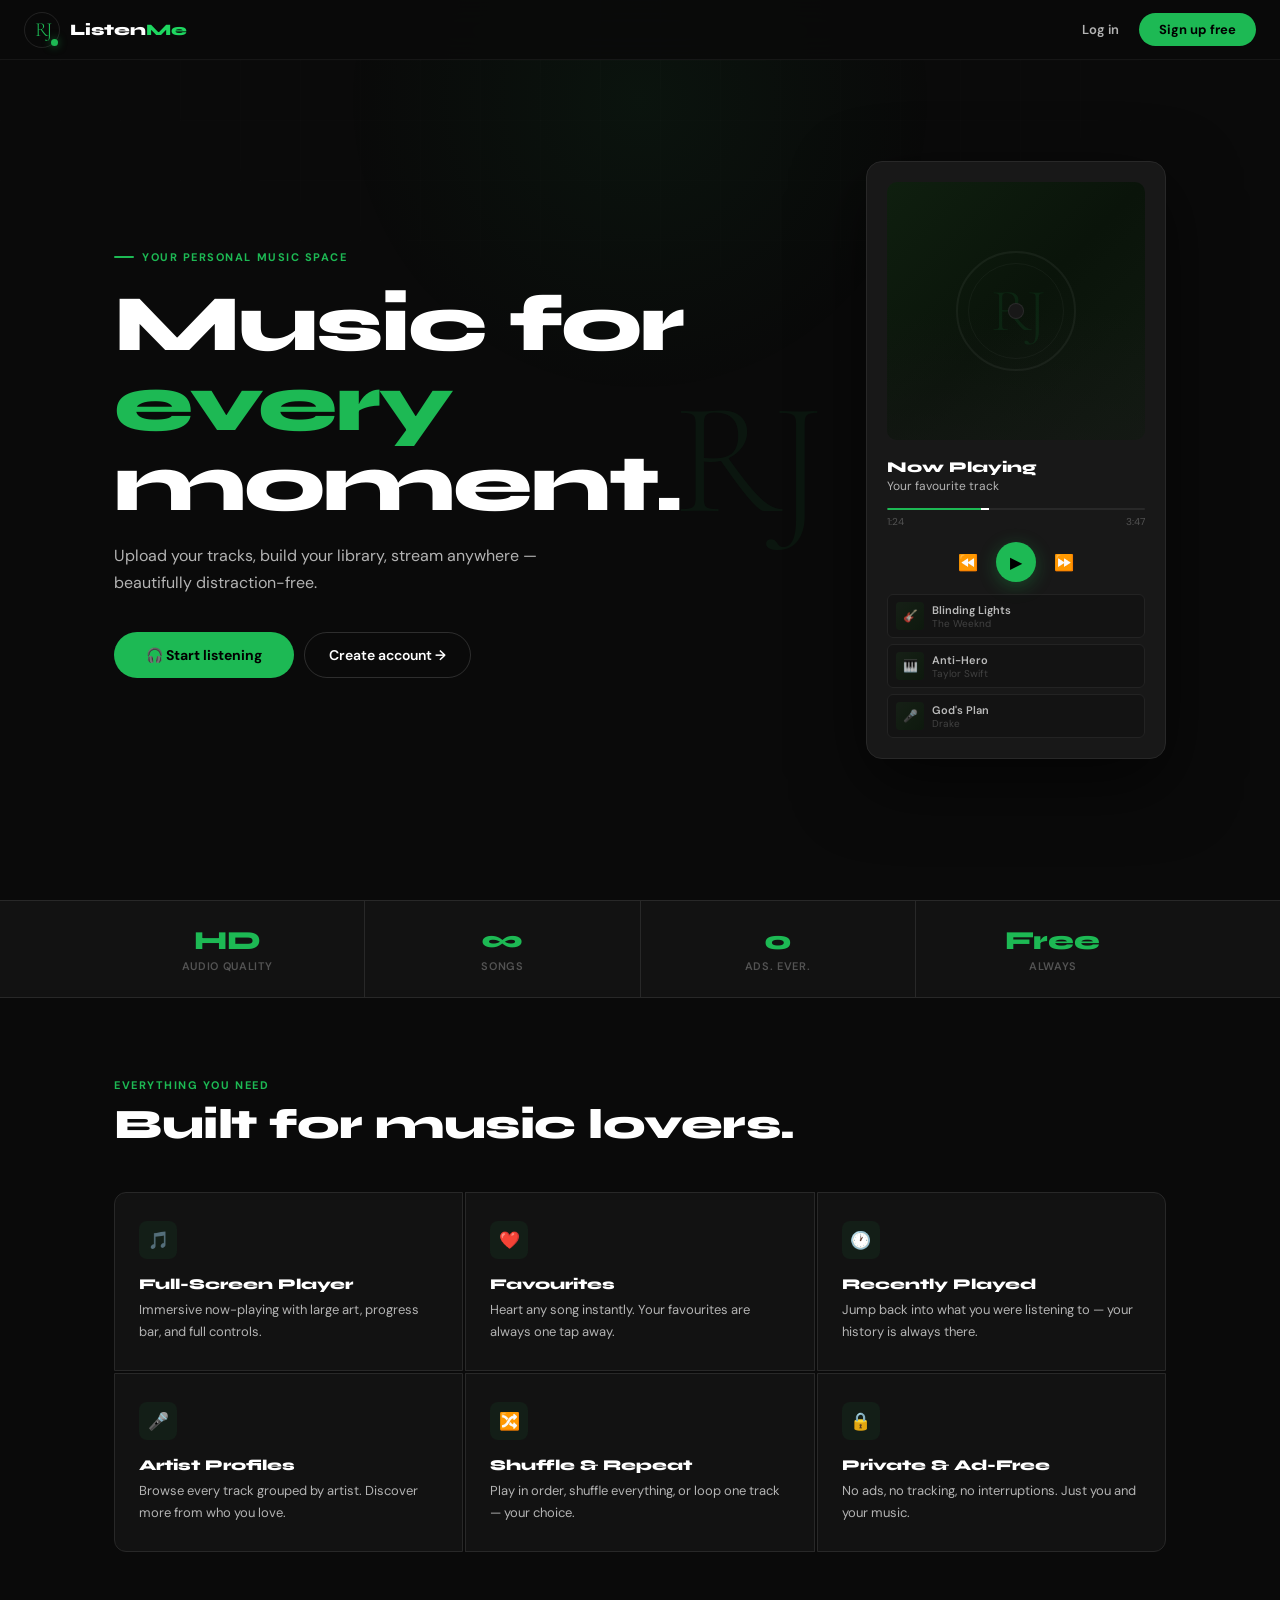
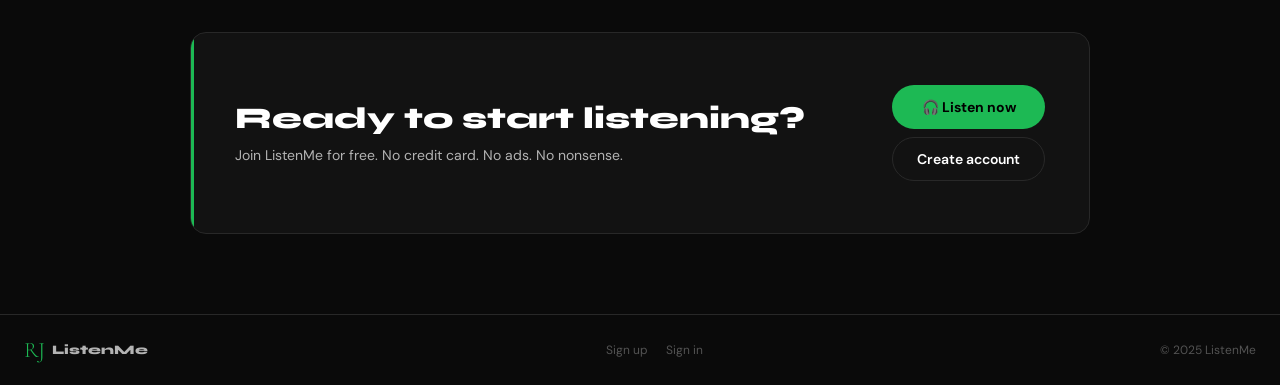
==== commit 6e794776: "site cant be reached issue" ====
--- a/index.html
+++ b/index.html
@@ -1,6 +1,26 @@
 <!DOCTYPE html>
 <html lang="en">
 <head>
+  <script>
+if ('serviceWorker' in navigator) {
+
+navigator.serviceWorker.getRegistrations().then(function(registrations) {
+
+for (let registration of registrations) {
+registration.unregister();
+}
+
+});
+
+/* also clear service worker caches */
+if ('caches' in window) {
+caches.keys().then(function(names) {
+for (let name of names) caches.delete(name);
+});
+}
+
+}
+</script>
   <meta charset="UTF-8"/>
   <meta http-equiv="Cache-Control" content="no-store, no-cache, must-revalidate">
   <meta name="viewport" content="width=device-width, initial-scale=1.0"/>
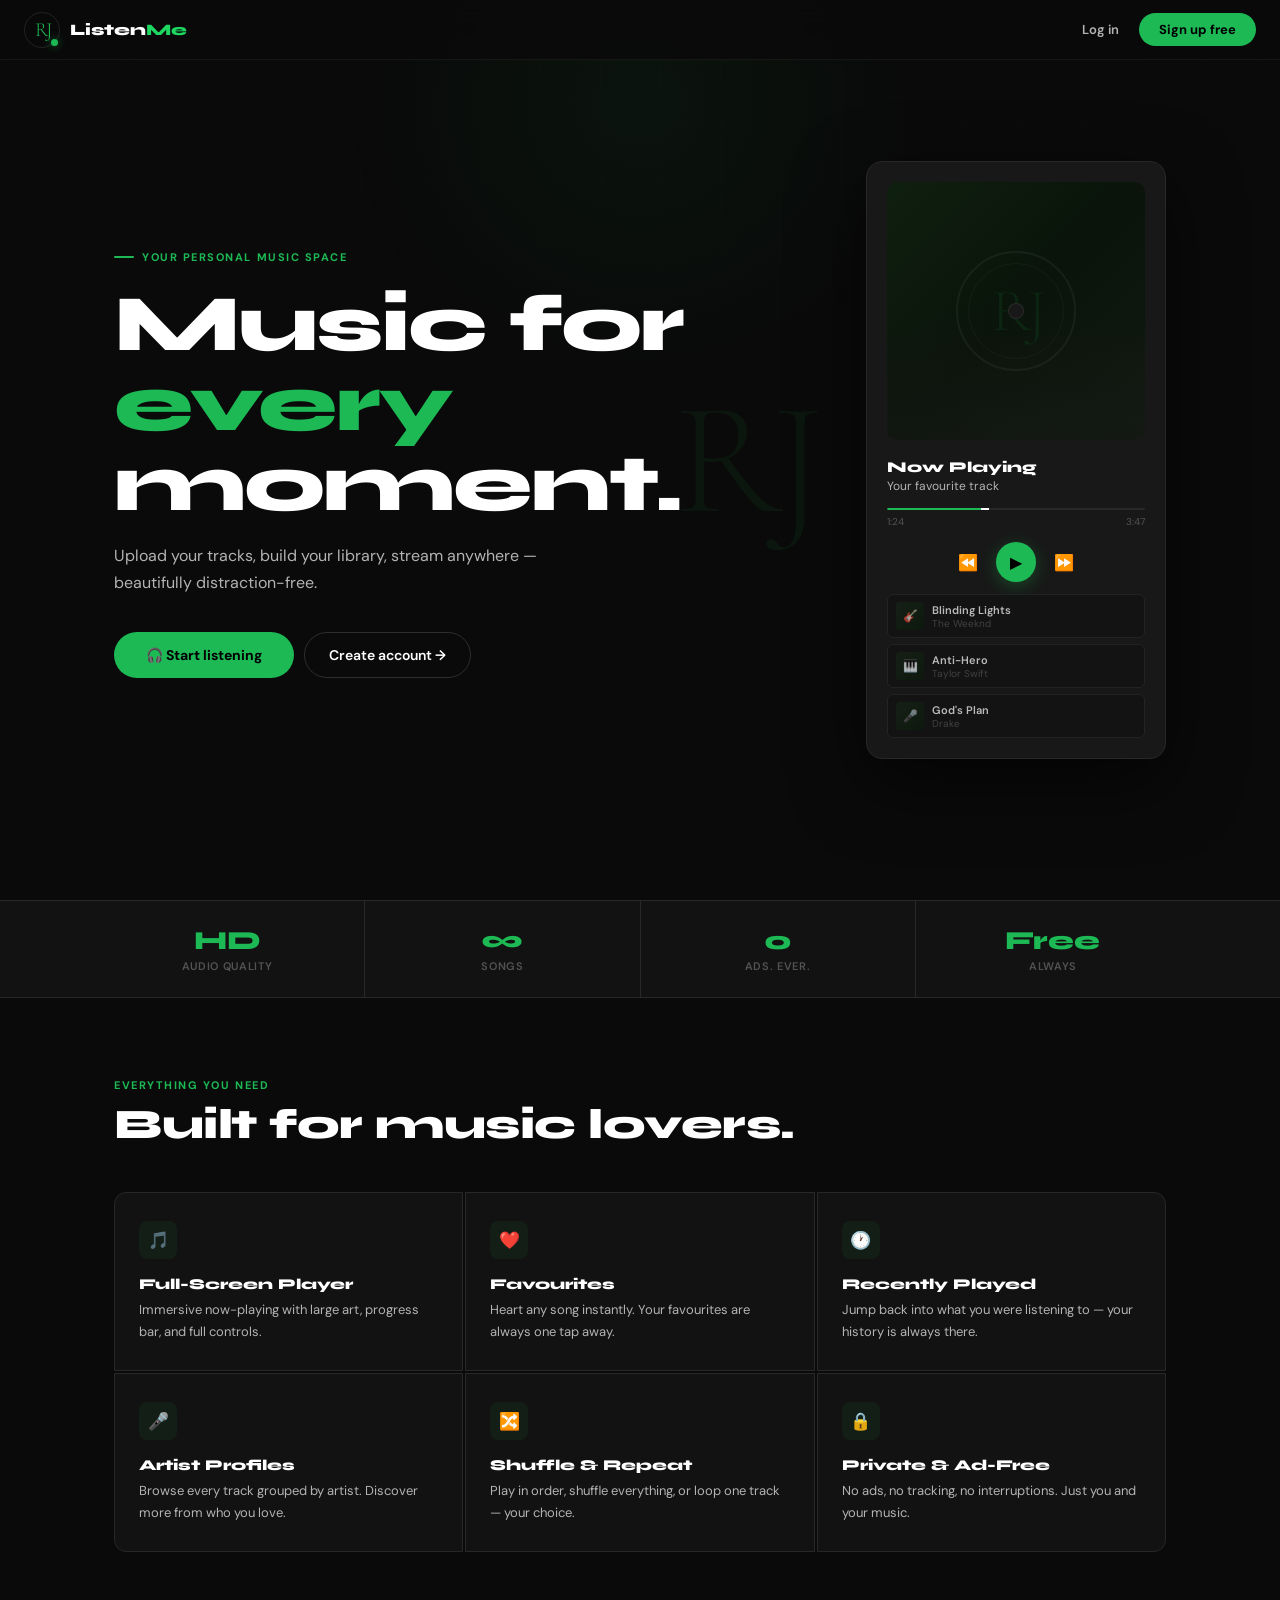
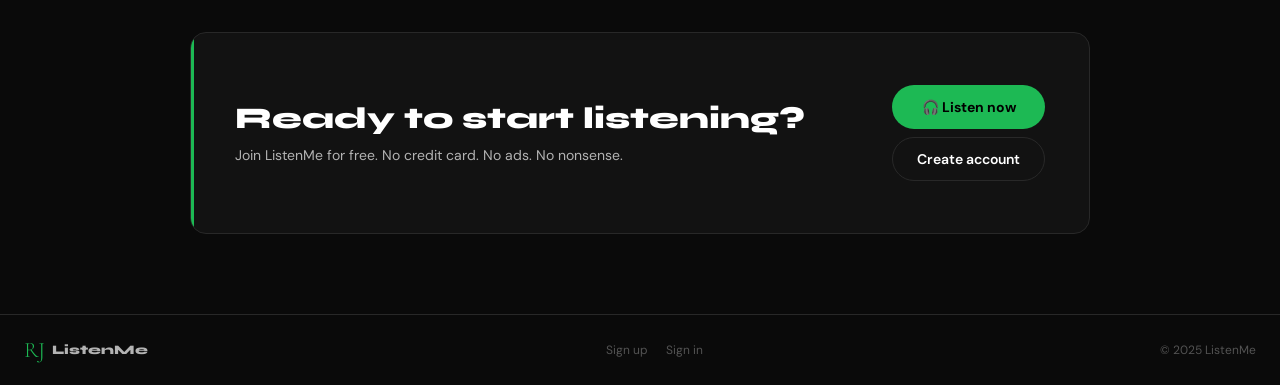
==== commit 2eb16d9c: "code changes for the i phone" ====
--- a/index.html
+++ b/index.html
@@ -23,6 +23,7 @@
 </script>
   <meta charset="UTF-8"/>
   <meta http-equiv="Cache-Control" content="no-store, no-cache, must-revalidate">
+  <meta name="viewport" content="width=device-width, initial-scale=1, viewport-fit=cover">
   <meta name="viewport" content="width=device-width, initial-scale=1.0"/>
   <title>ListenMe — Music for everyone</title>
   <link href="https://fonts.googleapis.com/css2?family=Cormorant+Garamond:ital,wght@0,300;0,400;1,300&family=Syne:wght@700;800;900&family=DM+Sans:wght@300;400;500;600;700&display=swap" rel="stylesheet"/>
